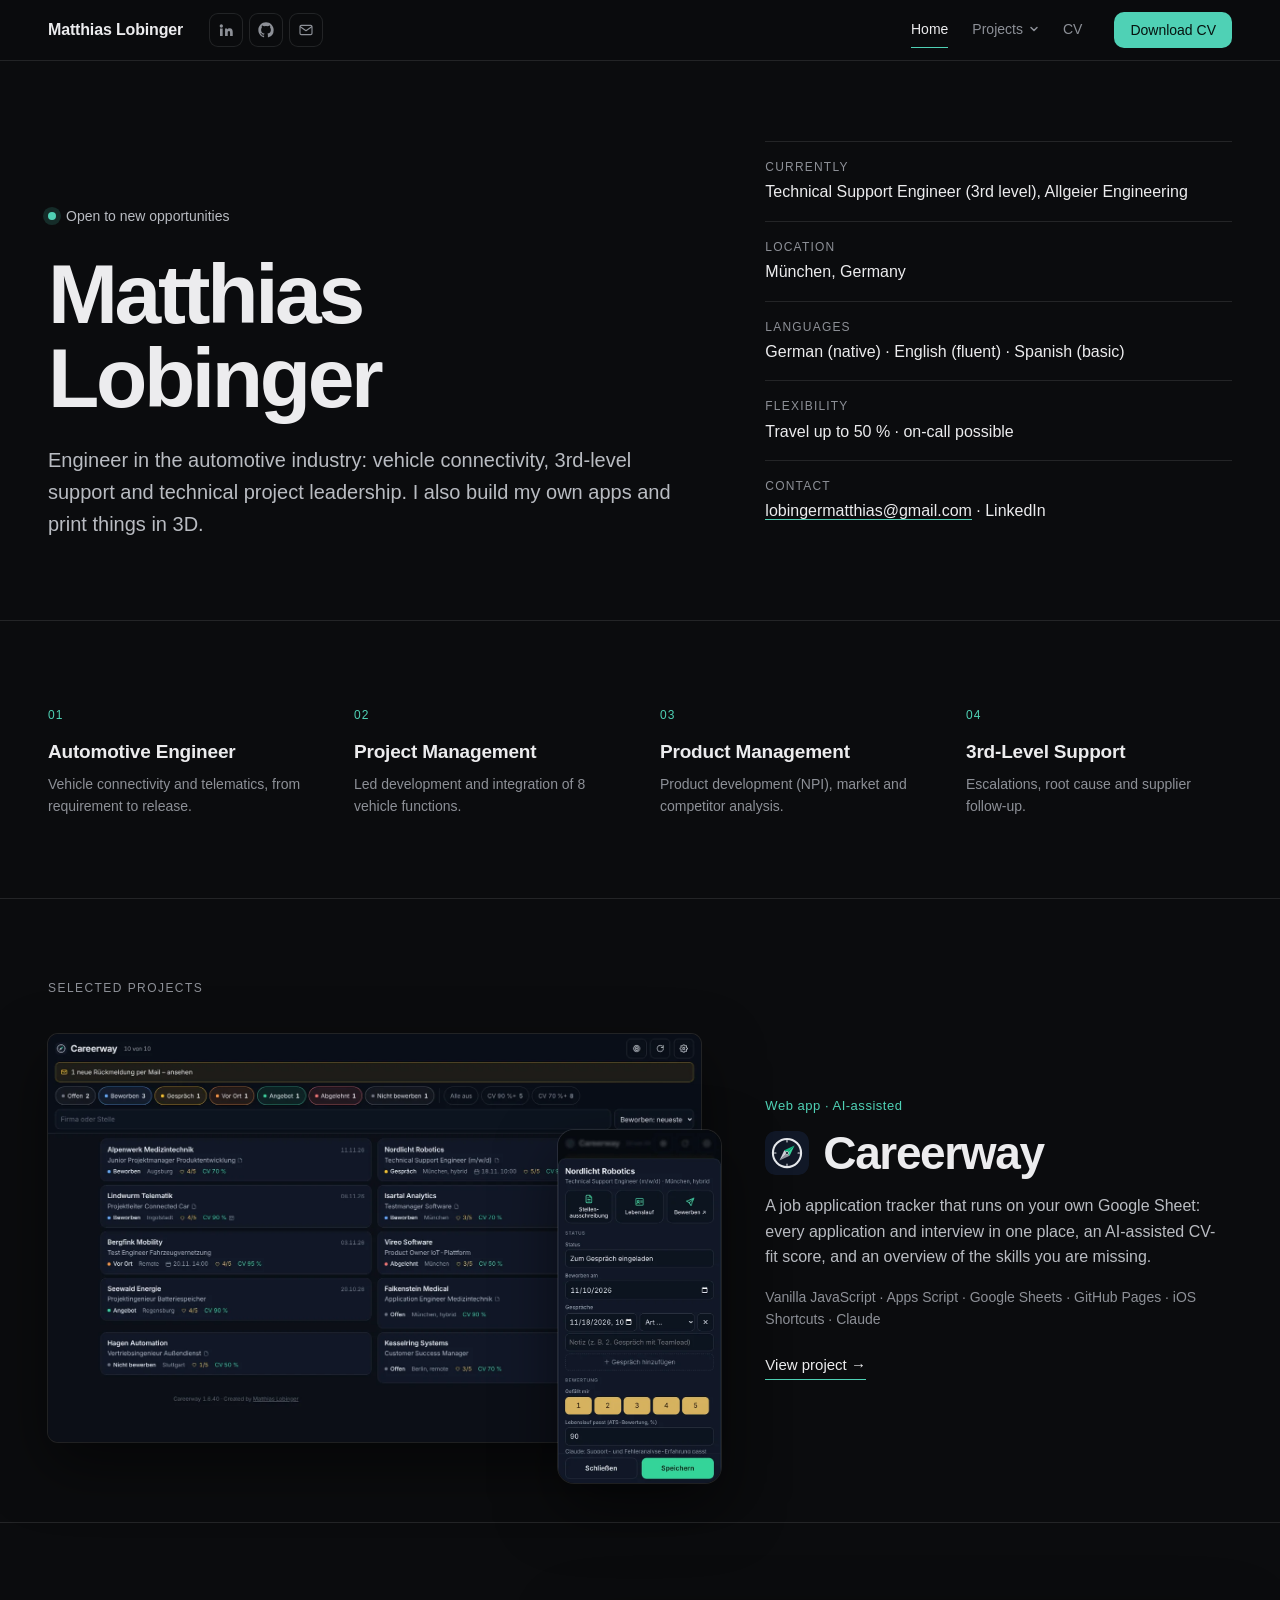
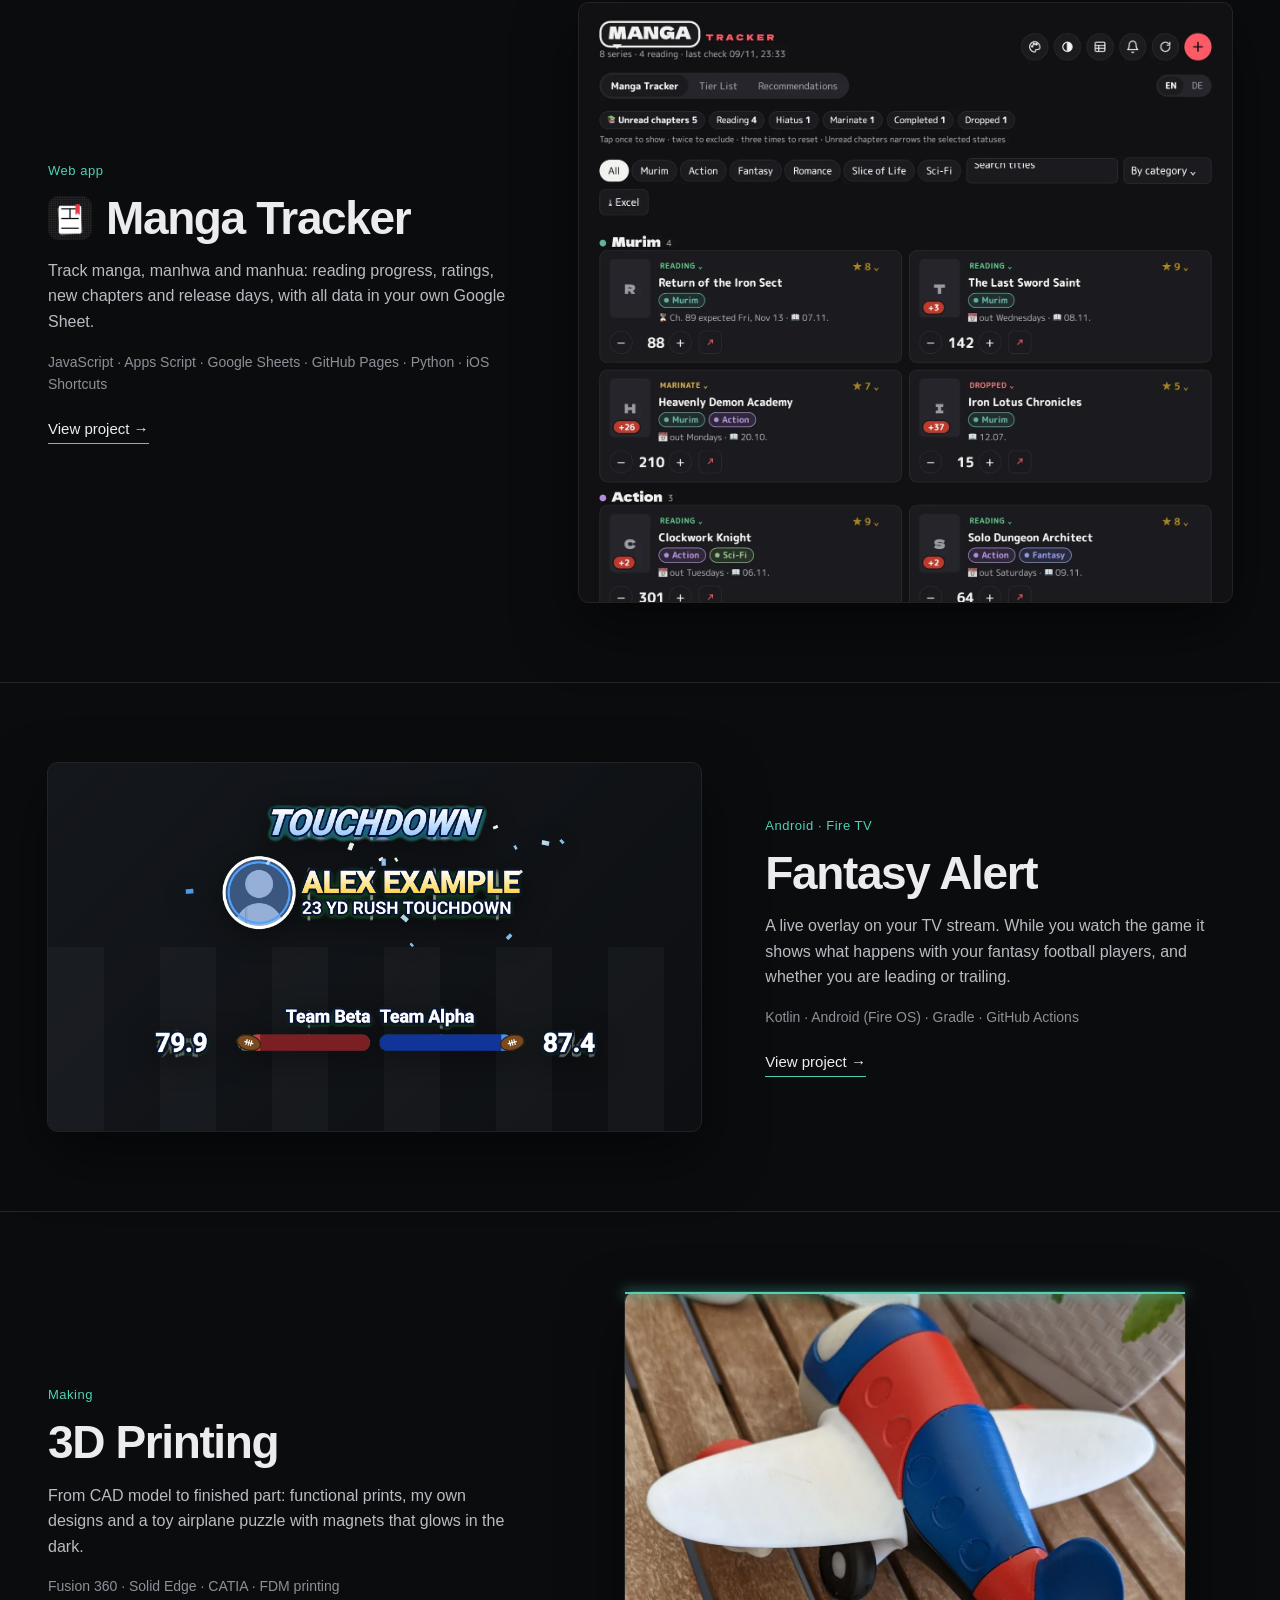
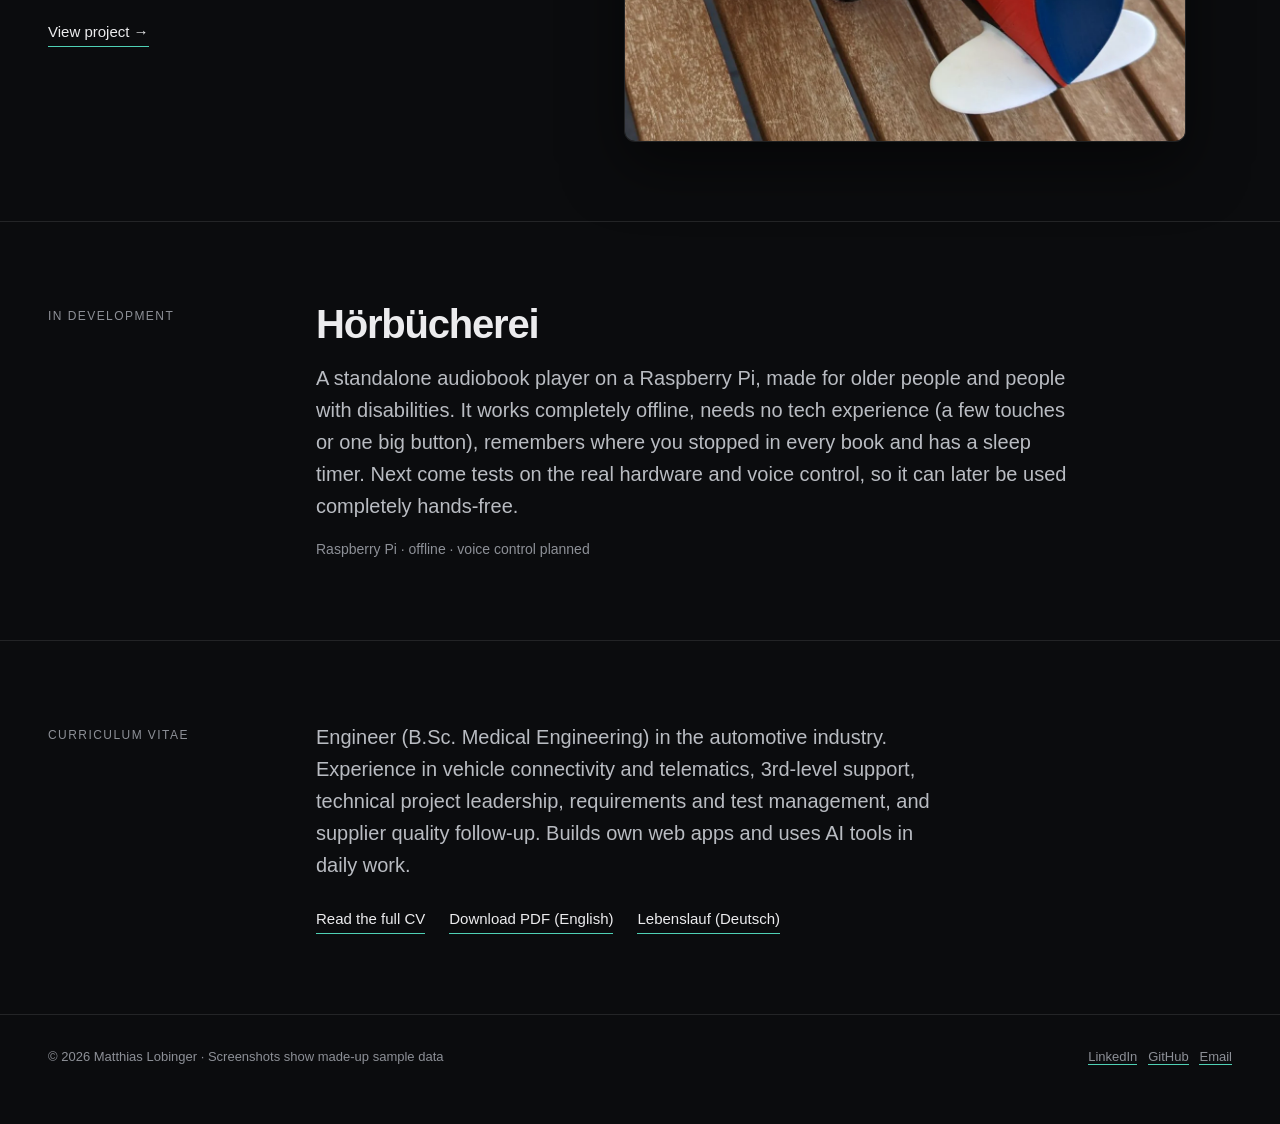
==== index.html @ 7d9b82ba "Publish personal website Static site: home, projects, CV. Only finished files (HTML, CSS, JS, images" ====
<!doctype html>
<html lang="en"><head><meta charset="utf-8"><meta name="viewport" content="width=device-width, initial-scale=1, viewport-fit=cover">
<title>Matthias Lobinger — Engineer, projects, CV</title><meta name="description" content="Engineer in the automotive industry: vehicle connectivity, 3rd-level support, project leadership. Software projects, 3D printing and CV."><meta name="theme-color" content="#0b0c0e">
<script>document.documentElement.classList.add('js')</script><link rel="stylesheet" href="assets/site.css"></head>
<body><div class="progress" aria-hidden="true"></div><header><div class="wrap"><a class="brand" href="index.html">Matthias Lobinger</a><div class="contact"><a href="https://www.linkedin.com/in/matthias-lobinger" aria-label="LinkedIn" title="LinkedIn"><svg viewBox="0 0 24 24" aria-hidden="true"><path d="M4.98 3.5a2.5 2.5 0 1 1 0 5 2.5 2.5 0 0 1 0-5zM3 9.75h4V21H3V9.75zm6.75 0h3.8v1.54h.05c.53-1 1.82-2.05 3.75-2.05 4 0 4.75 2.63 4.75 6.05V21h-4v-4.9c0-1.17-.02-2.67-1.63-2.67-1.63 0-1.88 1.27-1.88 2.59V21h-4V9.75z"/></svg></a><a href="https://github.com/lobi1994" aria-label="GitHub" title="GitHub"><svg viewBox="0 0 24 24" aria-hidden="true"><path d="M12 .5C5.65.5.5 5.65.5 12c0 5.08 3.29 9.39 7.86 10.91.58.1.79-.25.79-.56v-2c-3.2.7-3.87-1.37-3.87-1.37-.52-1.33-1.28-1.69-1.28-1.69-1.05-.72.08-.7.08-.7 1.15.08 1.76 1.19 1.76 1.19 1.03 1.76 2.69 1.25 3.35.96.1-.75.4-1.25.73-1.54-2.55-.29-5.24-1.28-5.24-5.69 0-1.26.45-2.28 1.18-3.08-.12-.29-.51-1.46.11-3.05 0 0 .96-.31 3.15 1.18a10.9 10.9 0 0 1 5.74 0c2.19-1.49 3.15-1.18 3.15-1.18.62 1.59.23 2.76.11 3.05.74.8 1.18 1.82 1.18 3.08 0 4.42-2.69 5.39-5.25 5.68.41.36.78 1.06.78 2.14v3.17c0 .31.21.67.8.56A11.51 11.51 0 0 0 23.5 12C23.5 5.65 18.35.5 12 .5z"/></svg></a><a class="mail" data-u="lobingermatthias" data-d="gmail.com" href="#" aria-label="Email" title="Email"><svg class="stroke" viewBox="0 0 24 24" aria-hidden="true"><rect x="3" y="5" width="18" height="14" rx="2"/><path d="m3.5 7 8.5 6 8.5-6"/></svg></a></div><nav aria-label="Main">
<a href="index.html" aria-current="page">Home</a>
<div class="dd"><button type="button" class="ddbtn" aria-expanded="false" aria-controls="ddmenu">Projects<svg class="car" width="10" height="10" viewBox="0 0 10 10" aria-hidden="true"><path d="M2 3.5 5 6.5 8 3.5" fill="none" stroke="currentColor" stroke-width="1.5" stroke-linecap="round" stroke-linejoin="round"/></svg></button>
<div class="ddmenu" id="ddmenu" hidden><a class="all" href="index.html#projects">All projects</a><a href="careerway.html"><b>Careerway</b><span>Web app · AI-assisted</span></a><a href="manga-tracker.html"><b>Manga Tracker</b><span>Web app</span></a><a href="fantasy-alert.html"><b>Fantasy Alert</b><span>Android · Fire TV</span></a><a href="3d-printing.html"><b>3D Printing</b><span>Making</span></a></div></div>
<a href="cv.html">CV</a></nav><a class="btn pri" href="assets/cv-en.pdf" download="Matthias_Lobinger_CV.pdf">Download CV</a></div></header><main>
<section class="band first"><div class="wrap hero">
  <div><div class="status rv"><i></i>Open to new opportunities</div>
    <h1 class="rv" style="--d:1">Matthias<br>Lobinger</h1>
    <p class="lead rv" style="--d:2">Engineer in the automotive industry: vehicle connectivity, 3rd-level support and technical project leadership. I also build my own apps and print things in 3D.</p></div>
  <dl class="facts rv" style="--d:3">
    <div><dt>Currently</dt><dd>Technical Support Engineer (3rd level), Allgeier Engineering</dd></div>
    <div><dt>Location</dt><dd>München, Germany</dd></div>
    <div><dt>Languages</dt><dd>German (native) · English (fluent) · Spanish (basic)</dd></div>
    <div><dt>Flexibility</dt><dd>Travel up to 50 % · on-call possible</dd></div>
    <div><dt>Contact</dt><dd><a class="mail show" data-u="lobingermatthias" data-d="gmail.com" href="#">Email</a> · <a href="https://www.linkedin.com/in/matthias-lobinger">LinkedIn</a></dd></div>
  </dl>
</div></section>
<section class="band"><div class="wrap roles">
  <div class="role rv"><small>01</small><h3>Automotive Engineer</h3><p>Vehicle connectivity and telematics, from requirement to release.</p></div>
  <div class="role rv" style="--d:1"><small>02</small><h3>Project Management</h3><p>Led development and integration of 8 vehicle functions.</p></div>
  <div class="role rv" style="--d:2"><small>03</small><h3>Product Management</h3><p>Product development (NPI), market and competitor analysis.</p></div>
  <div class="role rv" style="--d:3"><small>04</small><h3>3rd-Level Support</h3><p>Escalations, root cause and supplier follow-up.</p></div>
</div></section>
<section class="band projband" id="projects"><div class="wrap">
  <div class="label rv" style="margin-bottom:36px">Selected projects</div>
  <div class="pb"><div class="vis rv"><div class="pair"><img class="shot" src="assets/careerway-desktop.webp" style="view-transition-name:vt-careerway" width="1400" height="875" alt="Careerway application list on desktop, with sample data"><img class="shot phone" src="assets/careerway-phone.webp" width="420" height="909" alt="Careerway application detail on a phone"></div></div>
  <div class="rv" style="--d:1"><div class="kick">Web app · AI-assisted</div><div class="ttl"><img src="assets/careerway-logo.svg" alt=""><h2>Careerway</h2></div><p>A job application tracker that runs on your own Google Sheet: every application and interview in one place, an AI-assisted CV-fit score, and an overview of the skills you are missing.</p><div class="stackline">Vanilla JavaScript · Apps Script · Google Sheets · GitHub Pages · iOS Shortcuts · Claude</div>
  <div class="links"><a class="stretch" href="careerway.html">View project →</a></div></div></div>
</div></section><section class="band projband"><div class="wrap">
  
  <div class="pb flip"><div class="vis rv"><img class="shot" src="assets/manga-demo.webp" style="view-transition-name:vt-manga" width="1500" height="1375" alt="Manga Tracker showing a reading list, with sample data"></div>
  <div class="rv" style="--d:1"><div class="kick">Web app</div><div class="ttl"><img src="assets/manga-logo.png" alt=""><h2>Manga Tracker</h2></div><p>Track manga, manhwa and manhua: reading progress, ratings, new chapters and release days, with all data in your own Google Sheet.</p><div class="stackline">JavaScript · Apps Script · Google Sheets · GitHub Pages · Python · iOS Shortcuts</div>
  <div class="links"><a class="stretch" href="manga-tracker.html">View project →</a></div></div></div>
</div></section><section class="band projband"><div class="wrap">
  
  <div class="pb"><div class="vis rv"><div class="tv" style="view-transition-name:vt-fantasy"><div class="field"></div><img src="assets/fa-touchdown.webp" width="1287" height="488" alt="Touchdown alert with player portrait" style="left:50%;top:11%;width:58%;transform:translateX(-50%)" loading="lazy"><img src="assets/fa-matchup.webp" width="1433" height="168" alt="Matchup bar: two teams and their scores" style="left:50%;top:66%;width:68%;transform:translateX(-50%)" loading="lazy"></div></div>
  <div class="rv" style="--d:1"><div class="kick">Android · Fire TV</div><div class="ttl"><h2>Fantasy Alert</h2></div><p>A live overlay on your TV stream. While you watch the game it shows what happens with your fantasy football players, and whether you are leading or trailing.</p><div class="stackline">Kotlin · Android (Fire OS) · Gradle · GitHub Actions</div>
  <div class="links"><a class="stretch" href="fantasy-alert.html">View project →</a></div></div></div>
</div></section><section class="band projband"><div class="wrap">
  
  <div class="pb flip"><div class="vis rv"><div class="printbox plane"><div class="print-wrap"><img class="shot" src="assets/plane-hero.webp" width="1160" height="930" alt="The 3D-printed toy airplane"></div><div class="nozzle"></div></div></div>
  <div class="rv" style="--d:1"><div class="kick">Making</div><div class="ttl"><h2>3D Printing</h2></div><p>From CAD model to finished part: functional prints, my own designs and a toy airplane puzzle with magnets that glows in the dark.</p><div class="stackline">Fusion 360 · Solid Edge · CATIA · FDM printing</div>
  <div class="links"><a class="stretch" href="3d-printing.html">View project →</a></div></div></div>
</div></section>
<section class="band" id="in-development"><div class="wrap split">
  <div class="side"><span class="label">In development</span></div>
  <div class="rv"><h2 class="indev">Hörbücherei</h2>
    <p class="lead" style="max-width:760px">A standalone audiobook player on a Raspberry Pi, made for older people and people with disabilities. It works completely offline, needs no tech experience (a few touches or one big button), remembers where you stopped in every book and has a sleep timer. Next come tests on the real hardware and voice control, so it can later be used completely hands-free.</p>
    <div class="stackline">Raspberry Pi · offline · voice control planned</div></div>
</div></section>
<section class="band"><div class="wrap split">
  <div class="side"><span class="label">Curriculum vitae</span></div>
  <div class="rv"><p class="lead">Engineer (B.Sc. Medical Engineering) in the automotive industry. Experience in vehicle connectivity and telematics, 3rd-level support, technical project leadership, requirements and test management, and supplier quality follow-up. Builds own web apps and uses AI tools in daily work.</p>
    <div class="links"><a href="cv.html">Read the full CV</a><a href="assets/cv-en.pdf" download="Matthias_Lobinger_CV_EN.pdf">Download PDF (English)</a><a href="assets/cv-de.pdf" download="Matthias_Lobinger_Lebenslauf_DE.pdf">Lebenslauf (Deutsch)</a></div></div>
</div></section></main><footer><div class="wrap"><span>© 2026 Matthias Lobinger · Screenshots show made-up sample data</span><span><a href="https://www.linkedin.com/in/matthias-lobinger">LinkedIn</a> &nbsp; <a href="https://github.com/lobi1994">GitHub</a> &nbsp; <a class="mail" data-u="lobingermatthias" data-d="gmail.com" href="#">Email</a><noscript> lobingermatthias [at] gmail [dot] com</noscript></span></div></footer><script src="assets/site.js"></script></body></html>
---- assets/site.css ----
/* Layout: full-width bands separated by hairlines, no boxes. One accent color. */
:root{
  --accent:#4fd1b5;          /* the one highlight color: change it here */
  --bg:#0b0c0e;--fg:#ececee;--soft:#b9bcc2;--mute:#8d9097;--line:rgba(255,255,255,.1);--wash:rgba(255,255,255,.04);
  color-scheme:dark;
}
@view-transition{navigation:auto}
*{box-sizing:border-box;margin:0}
html{scroll-behavior:smooth;scroll-padding-top:84px}
body{background:var(--bg);color:var(--fg);font:16px/1.6 -apple-system,BlinkMacSystemFont,"Segoe UI",Inter,Roboto,sans-serif;-webkit-font-smoothing:antialiased}
body::before{content:"";position:fixed;inset:0 0 auto;height:env(safe-area-inset-top,0px);z-index:40;background:var(--bg)}
a{color:inherit;text-decoration:none}
img{max-width:100%}
button{font:inherit;color:inherit}
:focus-visible{outline:2px solid var(--accent);outline-offset:3px;border-radius:4px}
.wrap{max-width:1120px;margin:0 auto;padding-inline:max(24px,env(safe-area-inset-left,0px)) max(24px,env(safe-area-inset-right,0px))}
h1,h2,h3{text-wrap:balance}

/* page transitions (cross-document view transitions, progressive) */
header{view-transition-name:site-header}
::view-transition-old(root),::view-transition-new(root){animation-duration:220ms;animation-timing-function:cubic-bezier(.23,1,.32,1)}
@media (prefers-reduced-motion:reduce){@view-transition{navigation:none}}

/* phase in */
.js .rv{opacity:0;transform:translateY(14px);transition:opacity 480ms cubic-bezier(.23,1,.32,1),transform 480ms cubic-bezier(.23,1,.32,1);transition-delay:calc(var(--d,0)*70ms)}
.js .rv.in{opacity:1;transform:none}
@media (prefers-reduced-motion:reduce){.js .rv{opacity:1;transform:none;transition:none}html{scroll-behavior:auto}}

/* header */
header{position:sticky;top:env(safe-area-inset-top,0px);z-index:30;background:rgba(11,12,14,.8);backdrop-filter:blur(14px);-webkit-backdrop-filter:blur(14px);border-bottom:1px solid var(--line)}
header .wrap{display:flex;align-items:center;gap:8px;height:60px}
.brand{font-weight:600;letter-spacing:-.01em;margin-right:auto}
nav{display:flex}
nav a{font-size:14px;color:var(--mute);padding:6px 0;margin-left:24px;border-bottom:1px solid transparent;transition:color 150ms ease-out,border-color 150ms ease-out}
nav a[aria-current="page"]{color:var(--fg);border-color:var(--accent)}
@media (hover:hover){nav a:hover{color:var(--fg)}}
.btn{display:inline-flex;align-items:center;gap:8px;height:40px;padding:0 16px;border-radius:10px;font-size:14px;font-weight:500;transition:transform 160ms cubic-bezier(.23,1,.32,1)}
.btn:active{transform:scale(.97)}
.btn.pri{background:var(--accent);color:#06130f}
.btn.sec{box-shadow:0 0 0 1px var(--line) inset}
header .btn{height:36px;margin-left:24px}
.progress{position:fixed;top:env(safe-area-inset-top,0px);left:0;right:0;height:2px;z-index:50;background:var(--accent);transform-origin:0 50%;transform:scaleX(0)}

/* bands + flashlight (glow and a lit hairline follow the mouse) */
.band{position:relative;border-top:1px solid var(--line);padding:80px 0}
.band.first{border-top:0}
.band::before{content:"";position:absolute;inset:0;pointer-events:none;opacity:0;transition:opacity 260ms ease-out;background:radial-gradient(520px circle at var(--mx,50%) var(--my,50%),rgba(79,209,181,.07),transparent 65%)}
.band::after{content:"";position:absolute;left:0;right:0;top:-1px;height:1px;pointer-events:none;opacity:0;transition:opacity 260ms ease-out;background:radial-gradient(300px circle at var(--mx,50%) 50%,var(--accent),transparent 70%)}
@media (hover:hover) and (pointer:fine){.band:hover::before,.band:hover::after{opacity:1}}
.band>.wrap{position:relative}

.kick{font-size:13px;color:var(--accent);letter-spacing:.04em}
.label{font-size:12px;letter-spacing:.12em;text-transform:uppercase;color:var(--mute)}
.lead{font-size:clamp(17px,2vw,20px);color:var(--soft);max-width:640px}
.more{font-size:15px;font-weight:500;border-bottom:1px solid var(--accent);padding-bottom:2px;transition:color 150ms ease-out}
@media (hover:hover){.more:hover{color:var(--accent)}}
.links{display:flex;gap:24px;flex-wrap:wrap;font-size:15px;font-weight:500;margin-top:26px}
.links a{border-bottom:1px solid var(--accent);padding-bottom:2px;transition:color 150ms ease-out}
@media (hover:hover){.links a:hover{color:var(--accent)}}
.links span{color:var(--mute);font-weight:400}
.status{display:inline-flex;align-items:center;gap:10px;font-size:14px;color:var(--soft)}
.status i{width:8px;height:8px;border-radius:50%;background:var(--accent);box-shadow:0 0 0 5px rgba(79,209,181,.16)}

/* home hero */
.hero{display:grid;grid-template-columns:1.4fr 1fr;gap:64px;align-items:end}
h1{font-size:clamp(42px,7vw,84px);line-height:1;letter-spacing:-.04em;font-weight:600;margin-top:24px}
.hero .lead{margin-top:24px}
.facts{display:grid}
.facts div{padding:16px 0;border-top:1px solid var(--line)}
.facts dt{font-size:12px;letter-spacing:.1em;text-transform:uppercase;color:var(--mute)}
.facts dd{margin-top:2px}
.roles{display:grid;grid-template-columns:repeat(4,1fr);gap:40px}
.role small{font-size:12px;color:var(--accent);letter-spacing:.08em}
.role h3{font-size:19px;font-weight:600;letter-spacing:-.01em;margin:10px 0 6px}
.role p{font-size:14px;color:var(--mute)}

/* list rows (home) */
.bandhead{display:flex;justify-content:space-between;align-items:baseline;gap:16px;margin-bottom:28px}
.row{display:grid;grid-template-columns:200px 1fr auto;gap:32px;align-items:center;padding:24px 0;border-top:1px solid var(--line);transition:padding 220ms cubic-bezier(.23,1,.32,1)}
@media (hover:hover){a.row:hover{padding-left:10px}a.row:hover .arrow{color:var(--accent);transform:translateX(4px)}}
.row h3{font-size:clamp(22px,2.6vw,30px);letter-spacing:-.02em;font-weight:600;line-height:1.15}
.row p{color:var(--mute);font-size:15px;margin-top:4px}
.arrow{font-size:22px;color:var(--mute);transition:transform 200ms cubic-bezier(.23,1,.32,1),color 150ms ease-out}
.thumb{aspect-ratio:16/10;border-radius:8px;overflow:hidden;background:var(--wash);box-shadow:0 0 0 1px var(--line);display:grid;place-items:center}
.thumb img{width:100%;height:100%;object-fit:cover;object-position:top left;display:block}

/* project banners (projects page) */
.pb{display:grid;grid-template-columns:7fr 5fr;gap:64px;align-items:center}
.pb.flip .vis{order:2}.pb.flip{grid-template-columns:5fr 7fr}
.pb h2{font-size:clamp(30px,3.8vw,46px);line-height:1.05;letter-spacing:-.03em;font-weight:600;margin:10px 0 16px}
.ttl{display:flex;align-items:center;gap:14px;margin:12px 0 16px}
.ttl h2{margin:0}.ttl img{width:44px;height:44px;border-radius:11px;flex:none}
.pb p{color:var(--soft);max-width:460px}
.stackline{margin-top:16px;font-size:14px;color:var(--mute)}
.shot{display:block;width:100%;height:auto;border-radius:10px;box-shadow:0 0 0 1px var(--line),0 24px 60px rgba(0,0,0,.5)}
.pair{position:relative}
.pair .phone{position:absolute;right:-3%;bottom:-10%;width:25%;border-radius:16px}
.vis{min-width:0}

/* TV illustration */
.tv{width:100%;aspect-ratio:16/9;border-radius:10px;background:linear-gradient(135deg,#14171c,#0d0f12);box-shadow:0 0 0 1px var(--line),0 24px 60px rgba(0,0,0,.5);position:relative;overflow:hidden}
.tv .field{position:absolute;inset:auto 0 0 0;height:50%;background:repeating-linear-gradient(90deg,rgba(255,255,255,.03) 0 56px,transparent 56px 112px)}
.tv .fa{position:absolute;top:6%;right:4%;font-size:10px;font-weight:700;letter-spacing:.08em;padding:3px 7px;border-radius:5px;border:1px solid var(--accent);color:var(--accent)}
.tv .alerts{position:absolute;left:4%;top:8%;display:grid;gap:6px}
.alert{padding:7px 12px;border-radius:7px;background:rgba(0,0,0,.6);border-left:3px solid var(--accent)}
.alert b{display:block;font-size:clamp(10px,1.7vw,17px);letter-spacing:.06em}
.alert span{font-size:clamp(9px,1.2vw,12px);color:var(--mute)}
.alert:nth-child(2){opacity:.8;border-color:rgba(255,255,255,.35)}.alert:nth-child(3){opacity:.6;border-color:rgba(255,255,255,.35)}
.thumb .tv{box-shadow:none;border-radius:0}.thumb .alerts{gap:3px;top:10%}.thumb .alert{padding:3px 7px}.thumb .alert span{display:none}

/* 3D print */
.printbox{position:relative;width:240px;height:300px;margin:0 auto}
.print-wrap{position:relative;width:200px;height:260px;margin:0 auto;z-index:1}
.nozzle{position:absolute;left:20px;right:20px;top:0;height:2px;background:var(--accent);box-shadow:0 0 12px 2px rgba(79,209,181,.5);z-index:2;display:none}
.plate{position:absolute;bottom:24px;left:10px;right:10px;height:8px;border-radius:3px;background:rgba(255,255,255,.1)}
.thumb svg{height:88%;width:auto}

/* sub pages */
.pagehead h1{font-size:clamp(38px,6vw,68px);margin-top:12px}
.pagehead .lead{margin-top:22px}
.back{font-size:14px;color:var(--mute);display:inline-block;margin-bottom:28px;transition:color 150ms ease-out}
@media (hover:hover){.back:hover{color:var(--accent)}}
.split{display:grid;grid-template-columns:220px 1fr;gap:48px}
.split .side{position:sticky;top:100px;align-self:start}
.list{display:grid;gap:0;list-style:none;padding:0}
.list li{padding:14px 0;border-top:1px solid var(--line);color:var(--soft)}
.list li:first-child{border-top:0;padding-top:0}
.list b{color:var(--fg);font-weight:600}
.prose{color:var(--soft);max-width:680px}
.flow{display:grid;gap:0}
.flow div{display:grid;grid-template-columns:44px 1fr;gap:16px;padding:14px 0;border-top:1px solid var(--line);color:var(--soft)}
.flow div:first-child{border-top:0;padding-top:0}
.flow i{font-style:normal;color:var(--accent);font-size:13px;letter-spacing:.06em;padding-top:2px}
.gallery{display:grid;grid-template-columns:repeat(4,1fr);gap:24px;align-items:start}
.gallery figure{display:grid;gap:10px}.gallery figcaption{font-size:13px;color:var(--mute)}
.gallery .shot{border-radius:16px}
.widehero .shot{border-radius:12px}
.nextproj{display:flex;justify-content:space-between;gap:24px;flex-wrap:wrap;align-items:baseline}
.nextproj h2{font-size:clamp(26px,3.4vw,40px);letter-spacing:-.03em;font-weight:600}

/* CV page */
.cvrow{display:grid;grid-template-columns:200px 1fr;gap:40px;padding:28px 0;border-top:1px solid var(--line);transition:opacity 220ms ease-out}
.cvrow:first-child{border-top:0;padding-top:0}
.cvrow .d{font-size:13px;color:var(--accent);letter-spacing:.03em;padding-top:3px}
.cvrow h3{font-size:19px;font-weight:600;letter-spacing:-.01em}
.cvrow .c{font-size:14px;color:var(--mute);margin-top:2px}
.cvrow ul{margin-top:12px;padding-left:18px;color:var(--soft);display:grid;gap:6px}
.cvrow mark{background:none;color:var(--fg);border-bottom:1px solid rgba(79,209,181,.6)}
.cvrow a.pl{color:var(--accent);border-bottom:1px solid rgba(79,209,181,.5)}
.chips{display:flex;flex-wrap:wrap;gap:8px}
.chip{font-size:14px;padding:5px 12px;border-radius:999px;color:var(--soft);box-shadow:0 0 0 1px var(--line) inset;background:none;border:0;cursor:default}
.chip.core{color:var(--fg);box-shadow:0 0 0 1px rgba(79,209,181,.35) inset}
.chip.basic{color:var(--mute)}
button.chip{cursor:pointer;transition:background 150ms ease-out,box-shadow 150ms ease-out,transform 160ms cubic-bezier(.23,1,.32,1)}
button.chip:active{transform:scale(.97)}
@media (hover:hover){button.chip:hover{box-shadow:0 0 0 1px var(--accent) inset}}
button.chip[aria-pressed="true"]{background:var(--accent);color:#06130f;box-shadow:0 0 0 1px var(--accent) inset}
.hint{font-size:14px;color:var(--mute);margin-bottom:18px}
.sub{font-size:13px;color:var(--mute);margin:26px 0 12px}
.lang{display:grid;gap:10px;color:var(--soft)}
.lang b{color:var(--fg);font-weight:600}
.dim{opacity:.28}

footer{border-top:1px solid var(--line);padding:32px 0 56px;color:var(--mute);font-size:13px}
footer .wrap{display:flex;justify-content:space-between;gap:16px;flex-wrap:wrap}
footer a{border-bottom:1px solid var(--accent)}

@media (max-width:900px){
  .band{padding:56px 0}
  .hero{grid-template-columns:1fr;gap:40px}
  .roles{grid-template-columns:repeat(2,1fr);gap:32px 24px}
  .row{grid-template-columns:120px 1fr;gap:18px}.row .arrow{display:none}
  .pb,.pb.flip{grid-template-columns:1fr;gap:32px}.pb.flip .vis{order:0}
  .split,.cvrow{grid-template-columns:1fr;gap:12px}.split .side{position:static;margin-bottom:8px}
  .gallery{grid-template-columns:repeat(2,1fr)}
  .pair .phone{right:2%;bottom:-6%}
}
@media (max-width:640px){
  header .btn{display:none}nav a{margin-left:16px}
}
@media (max-width:480px){.roles{grid-template-columns:1fr}.row{grid-template-columns:96px 1fr}}

/* scroll-driven extras (progressive; content is visible without them) */
@supports (animation-timeline: view()){
  .print-wrap{animation:printUp linear both;animation-timeline:view();animation-range:entry 10% cover 50%}
  @keyframes printUp{from{clip-path:inset(100% 0 0 0)}to{clip-path:inset(0 0 0 0)}}
  .nozzle{display:block;animation:nozzle linear both;animation-timeline:view();animation-range:entry 10% cover 50%}
  @keyframes nozzle{0%{opacity:1;transform:translateY(250px)}94%{opacity:1}100%{opacity:0;transform:translateY(0)}}
}
@supports (animation-timeline: scroll()){
  .progress{animation:prog linear both;animation-timeline:scroll(root)}
  @keyframes prog{to{transform:scaleX(1)}}
}
@media (prefers-reduced-motion:reduce){.print-wrap,.nozzle,.progress{animation:none!important}.print-wrap{clip-path:none}.nozzle,.progress{display:none!important}}

/* ---- home project banners: the whole banner is one link ---- */
.stretch::after{content:"";position:absolute;inset:0;z-index:2}
.projband .vis .shot,.projband .vis .tv,.projband .printbox{transition:transform 320ms cubic-bezier(.23,1,.32,1)}
@media (hover:hover) and (pointer:fine){.projband:hover .vis .shot,.projband:hover .vis .tv,.projband:hover .printbox{transform:scale(1.015)}.projband:hover .stretch{color:var(--accent)}}
.projband .links{margin-top:22px}

/* ---- project pages ---- */
.pfacts{display:grid;grid-template-columns:repeat(4,1fr);gap:24px;margin-top:40px}
.pfacts div{border-top:1px solid var(--line);padding-top:14px}
.pfacts dt{font-size:12px;letter-spacing:.1em;text-transform:uppercase;color:var(--mute)}
.pfacts dd{margin-top:2px;font-size:15px}
.toc{display:flex;flex-wrap:wrap;gap:8px 26px;margin-top:32px;font-size:14px;color:var(--mute)}
.toc a{transition:color 150ms ease-out}
@media (hover:hover){.toc a:hover{color:var(--accent)}}
.widehero{display:grid;justify-items:center}
.widehero .shot{max-width:100%}
.widehero>.pair,.widehero>.tv{width:min(100%,900px)}
.widehero>.shot{width:min(100%,900px)}
.widehero>.printbox{margin-inline:auto}
.prose+.prose{margin-top:14px}
.prose+.sh,.list+.sh,.tbl+.sh,.flow+.sh,.acc+.sh,.feat+.sh{margin-top:36px}
h3.sh{font-size:12px;letter-spacing:.1em;text-transform:uppercase;color:var(--mute);font-weight:600;margin:0 0 14px}
.prose+.list,.prose+.tbl,.prose+.flow,.prose+.acc{margin-top:22px}
.list+.prose{margin-top:22px}
.tbl{display:grid;font-size:15px}
.tbl .tr{display:grid;grid-template-columns:var(--cols);gap:24px;padding:12px 0;border-top:1px solid var(--line);color:var(--soft)}
.tbl .tr:first-child{border-top:0;padding-top:0}
.tbl .th{font-size:12px;letter-spacing:.08em;text-transform:uppercase;color:var(--mute)}
.tbl .k{color:var(--accent);font-size:13px}
.tbl b{color:var(--fg);font-weight:600}
.feat{padding:26px 0;border-top:1px solid var(--line)}
.feat:first-child{border-top:0;padding-top:0}
.feat.hasfig{display:grid;grid-template-columns:1fr 200px;gap:32px;align-items:start}
.feat h4{font-size:18px;font-weight:600;letter-spacing:-.01em;margin-bottom:6px}
.feat p{color:var(--soft);max-width:640px}
.feat figure{display:grid;gap:8px}.feat figcaption,.wfig figcaption{font-size:13px;color:var(--mute)}
.feat .shot{border-radius:14px}
.wfig{display:grid;gap:10px;padding:26px 0;border-top:1px solid var(--line)}
.wfig .shot{max-width:760px}
pre.diagram{overflow-x:auto;font:13px/1.5 ui-monospace,SFMono-Regular,Menlo,Consolas,monospace;color:var(--soft);border-left:2px solid var(--line);padding:4px 0 4px 20px;margin:0 0 8px;max-width:100%}
.acc details{border-top:1px solid var(--line)}
.acc details:last-child{border-bottom:1px solid var(--line)}
.acc summary{cursor:pointer;list-style:none;padding:16px 0;font-weight:600;display:flex;justify-content:space-between;gap:16px;transition:color 150ms ease-out}
.acc summary::-webkit-details-marker{display:none}
.acc summary::after{content:"+";color:var(--accent);font-weight:400;font-size:20px;line-height:1}
.acc details[open] summary::after{content:"−"}
@media (hover:hover){.acc summary:hover{color:var(--accent)}}
.kv{display:grid;gap:10px;padding:0 0 20px}
.kv div{display:grid;grid-template-columns:110px 1fr;gap:16px;color:var(--soft)}
.kv dt{font-size:12px;letter-spacing:.08em;text-transform:uppercase;color:var(--accent);padding-top:3px}
.kv dd{max-width:640px}
.flow b,.list b{color:var(--fg)}
@media (max-width:900px){
  .pfacts{grid-template-columns:repeat(2,1fr)}
  .feat.hasfig{grid-template-columns:1fr 130px;gap:20px}
  .tbl .tr{grid-template-columns:1fr;gap:4px}.tbl .th{display:none}
  .kv div{grid-template-columns:1fr;gap:2px}
}

/* grid children may shrink, so long code lines and tables scroll inside their own box */
.split>*,.pb>*,.cvrow>*,.feat>*{min-width:0}
nav.toc a{margin:0;padding:0;border:0}

/* =========================================================
   v6: dropdown, consistent project pages, wide CV layout
   ========================================================= */
.wrap{max-width:1280px}
.wrap.wide{max-width:1360px}

/* Projects dropdown */
.dd{position:relative;display:flex}
.ddbtn{background:none;border:0;cursor:pointer;display:flex;align-items:center;gap:6px;font-size:14px;color:var(--mute);padding:6px 0;margin-left:24px;border-bottom:1px solid transparent;transition:color 150ms ease-out,border-color 150ms ease-out}
.ddbtn[aria-current="page"],.ddbtn[aria-expanded="true"]{color:var(--fg)}
.ddbtn[aria-current="page"]{border-color:var(--accent)}
.car{transition:transform 200ms cubic-bezier(.23,1,.32,1)}
.ddbtn[aria-expanded="true"] .car{transform:rotate(180deg)}
.ddmenu{position:absolute;top:calc(100% + 10px);left:0;min-width:280px;padding:8px;border-radius:14px;background:rgba(17,18,21,.97);box-shadow:0 0 0 1px var(--line) inset,0 24px 60px rgba(0,0,0,.6);transform-origin:top left;z-index:60;animation:ddin 160ms cubic-bezier(.23,1,.32,1)}
.ddmenu::before{content:"";position:absolute;left:0;right:0;top:-12px;height:12px}
@keyframes ddin{from{opacity:0;transform:translateY(-4px) scale(.98)}}
.ddmenu a{display:flex;justify-content:space-between;align-items:baseline;gap:20px;padding:10px 12px;margin:0;border:0;border-radius:8px;font-size:14px;color:var(--soft)}
.ddmenu a b{font-weight:600;color:var(--fg)}
.ddmenu a span{font-size:12px;color:var(--mute)}
.ddmenu a.all{color:var(--mute);border-bottom:1px solid var(--line);border-radius:8px 8px 0 0;margin-bottom:4px}
.ddmenu a[aria-current="page"]{background:rgba(79,209,181,.1)}
@media (hover:hover){.ddmenu a:hover{background:rgba(255,255,255,.06)}}
@media (prefers-reduced-motion:reduce){.ddmenu,.litbar{animation:none}}

/* project pages: hero with one picture, then Idea, Features, How it works, Decisions */
.phero{display:grid;grid-template-columns:minmax(0,5fr) minmax(0,6fr);gap:72px;align-items:center}
.ptext .lead{margin-top:20px}
.ptext .stackline{margin-top:20px}
.pvis{min-width:0}
.pvis>.pair,.pvis>.tv,.pvis>.shot{width:100%}
.pvis>.printbox{margin-inline:auto}
.sect{font-size:clamp(26px,3vw,36px);letter-spacing:-.025em;font-weight:600;line-height:1.1;margin-bottom:34px}
.psec{display:grid;gap:72px}
.psec.hasfig{grid-template-columns:minmax(0,1.3fr) minmax(0,1fr);align-items:start}
.psec .prose{font-size:17px;max-width:620px}
.psec .prose+.prose{margin-top:14px}
.feats{list-style:none;padding:0;display:grid}
.feats li{display:grid;gap:3px;padding:16px 0;border-top:1px solid var(--line)}
.feats li:first-child{border-top:0;padding-top:0}
.feats b{font-weight:600}
.feats span{color:var(--soft);font-size:15px;max-width:640px}
.pfigs{display:grid;gap:20px;position:sticky;top:96px}
.pfigs.n2{grid-template-columns:1fr 1fr}
.pfig{margin:0;min-width:0}
.pfig .shot{border-radius:16px}
.pfigs .pfig.wide{grid-column:1/-1}
.pfigs.n1 .pfig:not(.wide){max-width:260px}
.crop{width:100%;background-size:100% auto;background-repeat:no-repeat;border-radius:10px;box-shadow:0 0 0 1px var(--line),0 24px 60px rgba(0,0,0,.5)}
.hows{display:grid;grid-template-columns:repeat(var(--n),minmax(0,1fr));gap:0 40px}
.hows>div{border-top:1px solid var(--line);padding-top:18px}
.hows i{font-style:normal;color:var(--accent);font-size:13px;letter-spacing:.06em}
.hows h4{font-size:18px;font-weight:600;letter-spacing:-.01em;margin:8px 0 6px}
.hows p{color:var(--soft);font-size:15px}
.decs{display:grid;grid-template-columns:repeat(2,minmax(0,1fr));gap:0 72px}
.decs>div{border-top:1px solid var(--line);padding:18px 0 22px}
.decs h4{font-size:17px;font-weight:600;margin-bottom:4px}
.decs p{color:var(--soft);font-size:15px}
.wikis{display:grid;grid-template-columns:repeat(4,minmax(0,1fr));gap:0 40px;margin-top:28px}
.wikis a{display:flex;justify-content:space-between;gap:12px;padding:14px 0;border-top:1px solid var(--line);transition:color 150ms ease-out,padding 220ms cubic-bezier(.23,1,.32,1)}
.wikis i{font-style:normal;color:var(--accent)}
@media (hover:hover){.wikis a:hover{color:var(--accent);padding-left:6px}}

/* CV: experience left, skills stay in view right */
.cvtop{padding:56px 0 48px}
.cvtopgrid{display:grid;grid-template-columns:minmax(0,1fr) minmax(0,2fr) auto;gap:56px;align-items:end}
.cvtop h1{margin-top:8px;font-size:clamp(40px,5vw,64px)}
.cvtop .lead{max-width:none;font-size:17px}
.cvtop .links{margin:0;flex-direction:column;gap:10px}
.cvlayout{display:grid;grid-template-columns:minmax(0,1.5fr) minmax(340px,1fr);gap:80px;align-items:start}
.cvlayout h2.sh{font-size:12px;letter-spacing:.1em;text-transform:uppercase;color:var(--mute);font-weight:600;margin-bottom:20px}
.cvlayout .cvrow{grid-template-columns:150px 1fr;gap:28px;padding:20px 0 20px 16px;margin-left:-16px;transition:opacity 220ms ease-out,background 220ms ease-out,box-shadow 220ms ease-out}
.cvlayout h2.sh+.cvrow{border-top:0;padding-top:0}
.cvrow.hit{background:linear-gradient(90deg,rgba(79,209,181,.09),transparent 75%);box-shadow:inset 2px 0 0 var(--accent)}
.cvrow.dim{opacity:.25}
.cvside{position:sticky;top:84px;max-height:calc(100vh - 108px);overflow:auto;padding:0 12px 24px 0;scrollbar-width:thin;scrollbar-color:rgba(255,255,255,.18) transparent}
.cvside .hint{margin-bottom:20px}
.cvside .chips{gap:7px}
.cvside .chip{font-size:13px;padding:5px 11px}
.chip.soft{color:var(--soft)}
.litbar{position:fixed;left:50%;bottom:max(20px,env(safe-area-inset-bottom,0px));transform:translateX(-50%);z-index:45;display:flex;align-items:center;gap:14px;max-width:calc(100vw - 32px);padding:8px 8px 8px 18px;border-radius:999px;background:rgba(17,18,21,.95);box-shadow:0 0 0 1px var(--line) inset,0 12px 36px rgba(0,0,0,.55);font-size:14px;backdrop-filter:blur(12px);-webkit-backdrop-filter:blur(12px)}
.litbar[hidden]{display:none}
.litbar .dot{width:8px;height:8px;border-radius:50%;background:var(--accent);flex:none}
.litbar b{font-weight:600}
.litbar span{color:var(--soft)}
.litbar button{border:0;background:rgba(255,255,255,.1);border-radius:999px;padding:7px 14px;cursor:pointer;font-size:13px;transition:background 150ms ease-out}
@media (hover:hover){.litbar button:hover{background:rgba(255,255,255,.18)}}

@media (max-width:1000px){
  .phero{grid-template-columns:1fr;gap:40px}
  .psec.hasfig{grid-template-columns:1fr;gap:36px}
  .pfigs{position:static}
  .hows{grid-template-columns:repeat(2,minmax(0,1fr));gap:28px 32px}
  .decs{grid-template-columns:1fr}
  .wikis{grid-template-columns:repeat(2,minmax(0,1fr))}
  .cvtopgrid{grid-template-columns:1fr;gap:24px;align-items:start}
  .cvtop .links{flex-direction:row}
  .cvlayout{grid-template-columns:1fr;gap:40px}
  .cvside{position:static;max-height:none;overflow:visible;order:-1;padding:0}
  .cvlayout .cvrow{grid-template-columns:1fr;gap:6px}
}
@media (max-width:640px){
  .ddbtn{margin-left:16px}
  .ddmenu{position:fixed;left:16px;right:16px;top:calc(env(safe-area-inset-top,0px) + 66px);min-width:0}
  .hows{grid-template-columns:1fr}
}

/* ---- CV v7: skills left, experience right, clearly separated, no inner scrollbar ---- */
.cvside .chips{gap:5px}
.cvside .chip{font-size:12px;padding:3px 9px;line-height:1.5}
.cvside .sub{margin:14px 0 8px}
.cvside .hint{margin-bottom:14px;font-size:13px}
.cvlayout h2.sh{margin-bottom:12px}
@media (min-width:1001px){
  .cvlayout{grid-template-columns:minmax(400px,470px) minmax(0,1fr);gap:0 80px}
  .cvside{grid-column:1;grid-row:1;max-height:none;overflow:visible;padding:0;position:static}
  .cvside.fit{position:sticky;top:84px}
  .cvmain{grid-column:2;grid-row:1;padding-left:80px;border-left:1px solid var(--line)}
}

/* ---- CV layout proposals (A, B, C) ---- */
.wrap.xl{max-width:1760px;padding-inline:max(48px,env(safe-area-inset-left,0px)) max(48px,env(safe-area-inset-right,0px))}
body:has(.wrap.xl) header .wrap{max-width:1760px;padding-inline:max(48px,env(safe-area-inset-left,0px)) max(48px,env(safe-area-inset-right,0px))}
.va-skills{display:grid;grid-template-columns:1.3fr 1fr 1fr;gap:56px}
.va-skills h2.sh,.vc-skills h2.sh{font-size:12px;letter-spacing:.1em;text-transform:uppercase;color:var(--mute);font-weight:600;margin-bottom:14px}
.va-skills .chips,.vc-skills .chips{gap:9px}
.va-skills .chip,.vc-skills .chip{font-size:15px;padding:6px 14px}
.vc-skills .chip{font-size:14px;padding:5px 12px}
.va-exp{display:grid;grid-template-columns:repeat(2,minmax(0,1fr));gap:0 112px}
.rb{padding:26px 0 26px 18px;margin-left:-18px;border-top:1px solid var(--line);transition:opacity 220ms ease-out,background 220ms ease-out,box-shadow 220ms ease-out}
.rb .d{font-size:13px;color:var(--accent)}
.rb h3{font-size:20px;font-weight:600;letter-spacing:-.01em;margin-top:4px}
.rb .c{font-size:14px;color:var(--mute)}
.rb ul{margin-top:12px;padding-left:18px;color:var(--soft);display:grid;gap:6px;font-size:15px}
.rb mark{background:none;color:var(--fg);border-bottom:1px solid rgba(79,209,181,.6)}
.rb a.pl{color:var(--accent);border-bottom:1px solid rgba(79,209,181,.5)}
.rb.hit{background:linear-gradient(90deg,rgba(79,209,181,.09),transparent 75%);box-shadow:inset 2px 0 0 var(--accent)}
.rb.dim{opacity:.25}
.litbar .litup{font-size:13px;color:var(--accent);border-bottom:1px solid rgba(79,209,181,.5)}
/* B: Gantt-style timeline, one row per role */
.tl{display:grid}
.tlrow{display:grid;grid-template-columns:340px 1fr;gap:24px;align-items:center;height:46px;border:0;border-top:1px solid var(--line);background:none;color:inherit;text-align:left;cursor:pointer;padding:0;transition:opacity 220ms ease-out}
.tlrow:first-child{border-top:0}
.tlname{display:flex;flex-direction:column;line-height:1.25;min-width:0}
.tlname b{font-weight:600;font-size:14px;white-space:nowrap;overflow:hidden;text-overflow:ellipsis}
.tlname em{font-style:normal;font-size:12px;color:var(--mute)}
.tltrack{position:relative;height:100%}
.tbar{position:absolute;top:12px;height:22px;border-radius:6px;background:rgba(79,209,181,.28);box-shadow:0 0 0 1px rgba(79,209,181,.45) inset;transition:background 220ms ease-out}
.tlrow.hit .tbar{background:var(--accent)}
.tlrow.dim{opacity:.25}
@media (hover:hover){.tlrow:hover .tbar{background:rgba(79,209,181,.5)}.tlrow.hit:hover .tbar{background:var(--accent)}}
.tlaxis{display:grid;grid-template-columns:340px 1fr;gap:24px;margin-top:6px}
.tlticks{position:relative;height:24px;border-top:1px solid var(--line)}
.tlticks span{position:absolute;top:8px;font-size:12px;color:var(--mute);transform:translateX(-50%)}
/* C: wide split, skills big on the left */
.vc{display:grid;grid-template-columns:minmax(0,6fr) minmax(0,5fr);gap:0 96px;align-items:start}
.vc-skills{position:static}
.vc-skills.fit{position:sticky;top:84px}
.vc-cols{display:grid;grid-template-columns:1.35fr 1fr;gap:36px}
.vc-exp{border-left:1px solid var(--line);padding-left:88px}
@media (max-width:1000px){
  .va-skills{grid-template-columns:1fr}.va-exp{grid-template-columns:1fr}
  .vc{grid-template-columns:1fr}.vc-cols{grid-template-columns:1fr}.vc-exp{border:0;padding:0}
  .tl,.tlaxis{display:none}
}


/* ---- wider pages on big screens (one width everywhere) ---- */
.wrap,.wrap.wide,.wrap.xl{max-width:1680px}
@media (min-width:1000px){.wrap,.wrap.wide,.wrap.xl{padding-inline:max(48px,env(safe-area-inset-left,0px)) max(48px,env(safe-area-inset-right,0px))}}


/* Fantasy Alert: real overlay cutouts on a dark TV panel */
.tv img{position:absolute;display:block;height:auto;filter:drop-shadow(0 6px 14px rgba(0,0,0,.45))}
.tv .fa,.tv .alerts{display:none}

.tv.tall{aspect-ratio:4/5}
.tv.slim{aspect-ratio:21/9}
.tv.slim .field{height:42%}


/* 3D printing: the real airplane prints itself as you scroll */
.printbox.plane{width:min(100%,640px);height:auto;aspect-ratio:1000/637;margin-inline:auto}
.printbox.plane .print-wrap{width:100%;height:100%;margin:0}
.printbox.plane .print-wrap img{display:block;width:100%;height:100%;object-fit:contain;filter:drop-shadow(0 24px 40px rgba(0,0,0,.5))}
.printbox.plane .nozzle{left:0;right:0;top:0}
.printbox.plane .plate{display:none}
.pfig.cut img{display:block;width:100%;height:auto;filter:drop-shadow(0 24px 40px rgba(0,0,0,.5))}
@supports (animation-timeline: view()){
  .printbox.plane .nozzle{animation-name:nozzlePct}
  @keyframes nozzlePct{0%{opacity:1;top:100%}94%{opacity:1}100%{opacity:0;top:0}}
}
@media (prefers-reduced-motion:reduce){.printbox.plane .nozzle{display:none!important}}
.printbox.plane{width:min(100%,560px);aspect-ratio:1088/884}
.pfig.cut.sq{max-width:360px;justify-self:center;width:100%}

.printbox.plane{aspect-ratio:1160/930}
.printbox.plane .print-wrap img{filter:none;object-fit:cover}


/* 3D printing: small pictures next to the text, bigger on hover (tap on touch screens) */
.pfigs.small{grid-template-columns:1fr 1fr;gap:14px;position:static;align-items:start}
.pfigs.small.one{grid-template-columns:minmax(0,1fr) minmax(0,1fr)}
.pfigs.small .pfig{margin:0}
.pfigs.small .pfig img{display:block;width:100%;height:auto;aspect-ratio:4/3;object-fit:cover}
.pfigs.small .pfig{transform-origin:center}
.pfigs.small.one .pfig{grid-column:2}
.pfig.zoom img{cursor:zoom-in}
@media (hover:hover) and (pointer:fine){
  .pfig.zoom{position:relative;z-index:1;transition:transform 240ms cubic-bezier(.23,1,.32,1)}
  .pfig.zoom:hover{transform:translate(var(--zx,0px),var(--zy,0px)) scale(var(--zs,1.9));z-index:30}
  .pfig.zoom:hover img{box-shadow:0 0 0 1px var(--line),0 30px 80px rgba(0,0,0,.7)}
}
@media (prefers-reduced-motion:reduce){.pfig.zoom{transition:none}}
.lightbox{position:fixed;inset:0;z-index:100;display:grid;place-items:center;background:rgba(5,6,8,.9);padding:16px;cursor:zoom-out}
.lightbox img{max-width:94vw;max-height:90vh;width:auto;height:auto;border-radius:10px;box-shadow:0 30px 80px rgba(0,0,0,.6)}
.pfigs.small .pfig.wide{grid-column:auto}
.pfigs.small.one .pfig.wide{grid-column:2}


/* CV: skills left + career timeline right, jobs one under the other below */
.cvmid{display:grid;grid-template-columns:minmax(360px,5fr) minmax(0,7fr);gap:88px;align-items:start}
.cvskills h2.sh,.cvtl h2.sh,.cvdetails h2.sh{font-size:12px;letter-spacing:.1em;text-transform:uppercase;color:var(--mute);font-weight:600;margin-bottom:14px}
.cvskills .hint{font-size:14px;margin:0 0 18px}
.cvskills .chips{gap:7px}
.cvskills .chip{font-size:13.5px;padding:5px 12px}
.cvmid .tlrow,.cvmid .tlaxis{grid-template-columns:270px 1fr}
.cvdetails{display:grid;grid-template-columns:minmax(0,7fr) minmax(0,5fr);gap:96px;align-items:start}
.cvdetails h2.sh+.rb{border-top:0;padding-top:0}
.cvdetails .rb{max-width:880px}
.cvmore .rb{max-width:none}
.cvmail a,.links .mail{border-bottom:1px solid var(--accent);padding-bottom:2px;transition:color 150ms ease-out}
footer .mail{border-bottom:1px solid var(--accent)}
.facts .mail{border-bottom:1px solid var(--accent)}
@media (max-width:1000px){
  .cvmid,.cvdetails{grid-template-columns:1fr;gap:40px}
  .cvmid .tlrow,.cvmid .tlaxis{grid-template-columns:128px 1fr;gap:12px}
  .tl,.tlaxis{display:grid}
  .tlname em{display:none}
}
.cvmid .tlrow{height:56px}
.cvmid .tbar{top:17px}


/* CV (final layout): timeline, skills, jobs one under another, then projects / hobby / university / languages side by side */
.cvh{font-size:12px;letter-spacing:.1em;text-transform:uppercase;color:var(--mute);font-weight:600;margin-bottom:20px}
.cvjobs .rb{display:grid;grid-template-columns:200px minmax(0,920px);column-gap:48px;align-content:start}
.cvjobs .rb>.d{grid-column:1;grid-row:1 / span 4}
.cvjobs .rb>:not(.d){grid-column:2}
.cvjobs h2.cvh+.rb{border-top:0;padding-top:0}
.cvbottom{display:grid;grid-template-columns:repeat(4,minmax(0,1fr));gap:0 48px}
.cvbottom .rb{border-top:0;padding-top:0}
.cvbottom .rb .d{margin-bottom:2px}
@media (max-width:1300px){.cvbottom{grid-template-columns:repeat(2,minmax(0,1fr));gap:24px 48px}}
@media (max-width:1000px){
  .cvjobs .rb{grid-template-columns:1fr}.cvjobs .rb>.d{grid-row:auto}
  .cvbottom{grid-template-columns:1fr}
  .tlrow,.tlaxis{grid-template-columns:128px 1fr;gap:12px}
}

/* CV experience: the dated list sits in the middle of the page */
.cvjobs>h2.cvh,.cvjobs>.rb{max-width:1200px;margin-left:auto;margin-right:auto}
.cvjobs>.rb{width:100%}
@media (max-width:1000px){.cvjobs>h2.cvh,.cvjobs>.rb{max-width:none}}

.indev{font-size:clamp(28px,3.4vw,40px);letter-spacing:-.03em;font-weight:600;line-height:1.1;margin-bottom:16px}


/* contact icons next to the name */
.brand{margin-right:0}
.contact{display:flex;gap:6px;margin-left:18px;margin-right:auto}
.contact a{width:34px;height:34px;display:grid;place-items:center;border-radius:9px;color:var(--mute);box-shadow:0 0 0 1px var(--line) inset;transition:color 150ms ease-out,box-shadow 150ms ease-out,background 150ms ease-out,transform 160ms cubic-bezier(.23,1,.32,1)}
.contact a:active{transform:scale(.94)}
.contact svg{width:16px;height:16px;fill:currentColor}
.contact svg.stroke{fill:none;stroke:currentColor;stroke-width:1.7;stroke-linecap:round;stroke-linejoin:round}
@media (hover:hover){.contact a:hover{color:var(--accent);box-shadow:0 0 0 1px var(--accent) inset;background:rgba(79,209,181,.08)}}
@media (max-width:640px){.contact{display:none}.brand{margin-right:auto}}
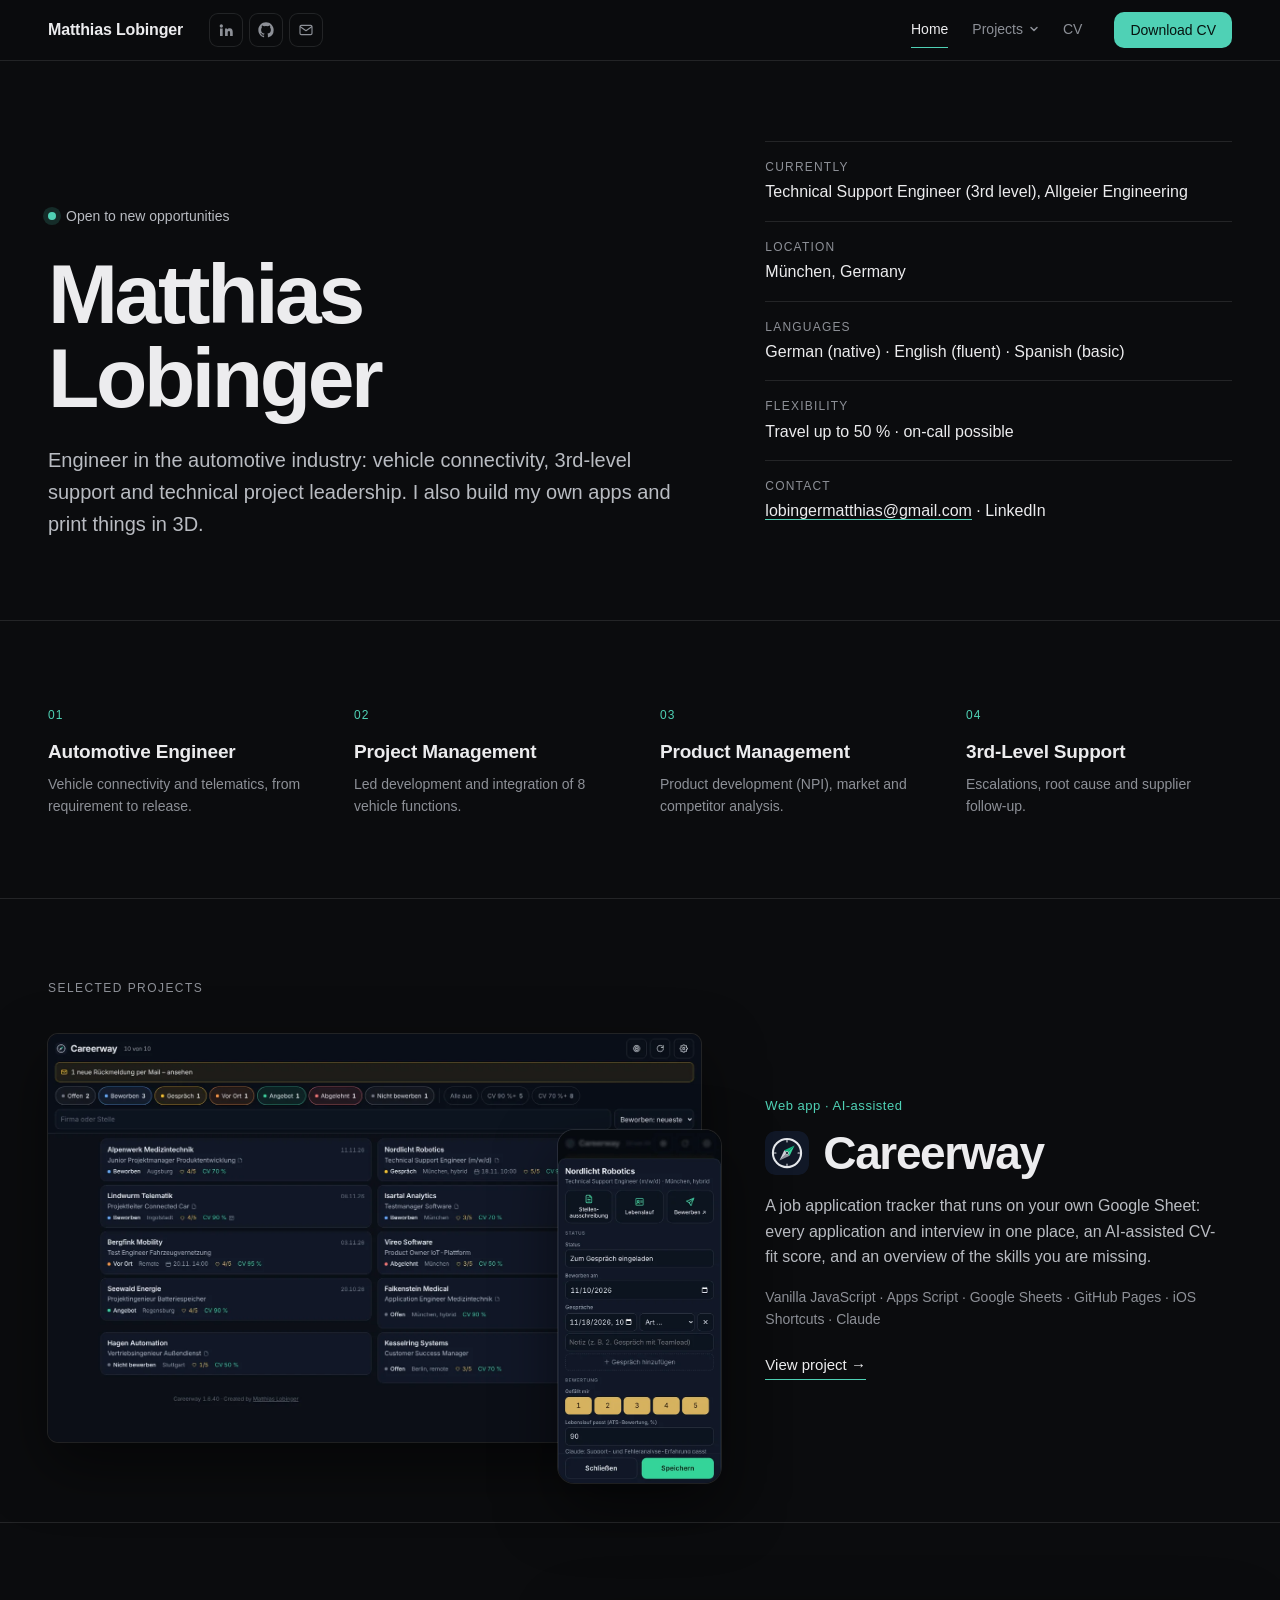
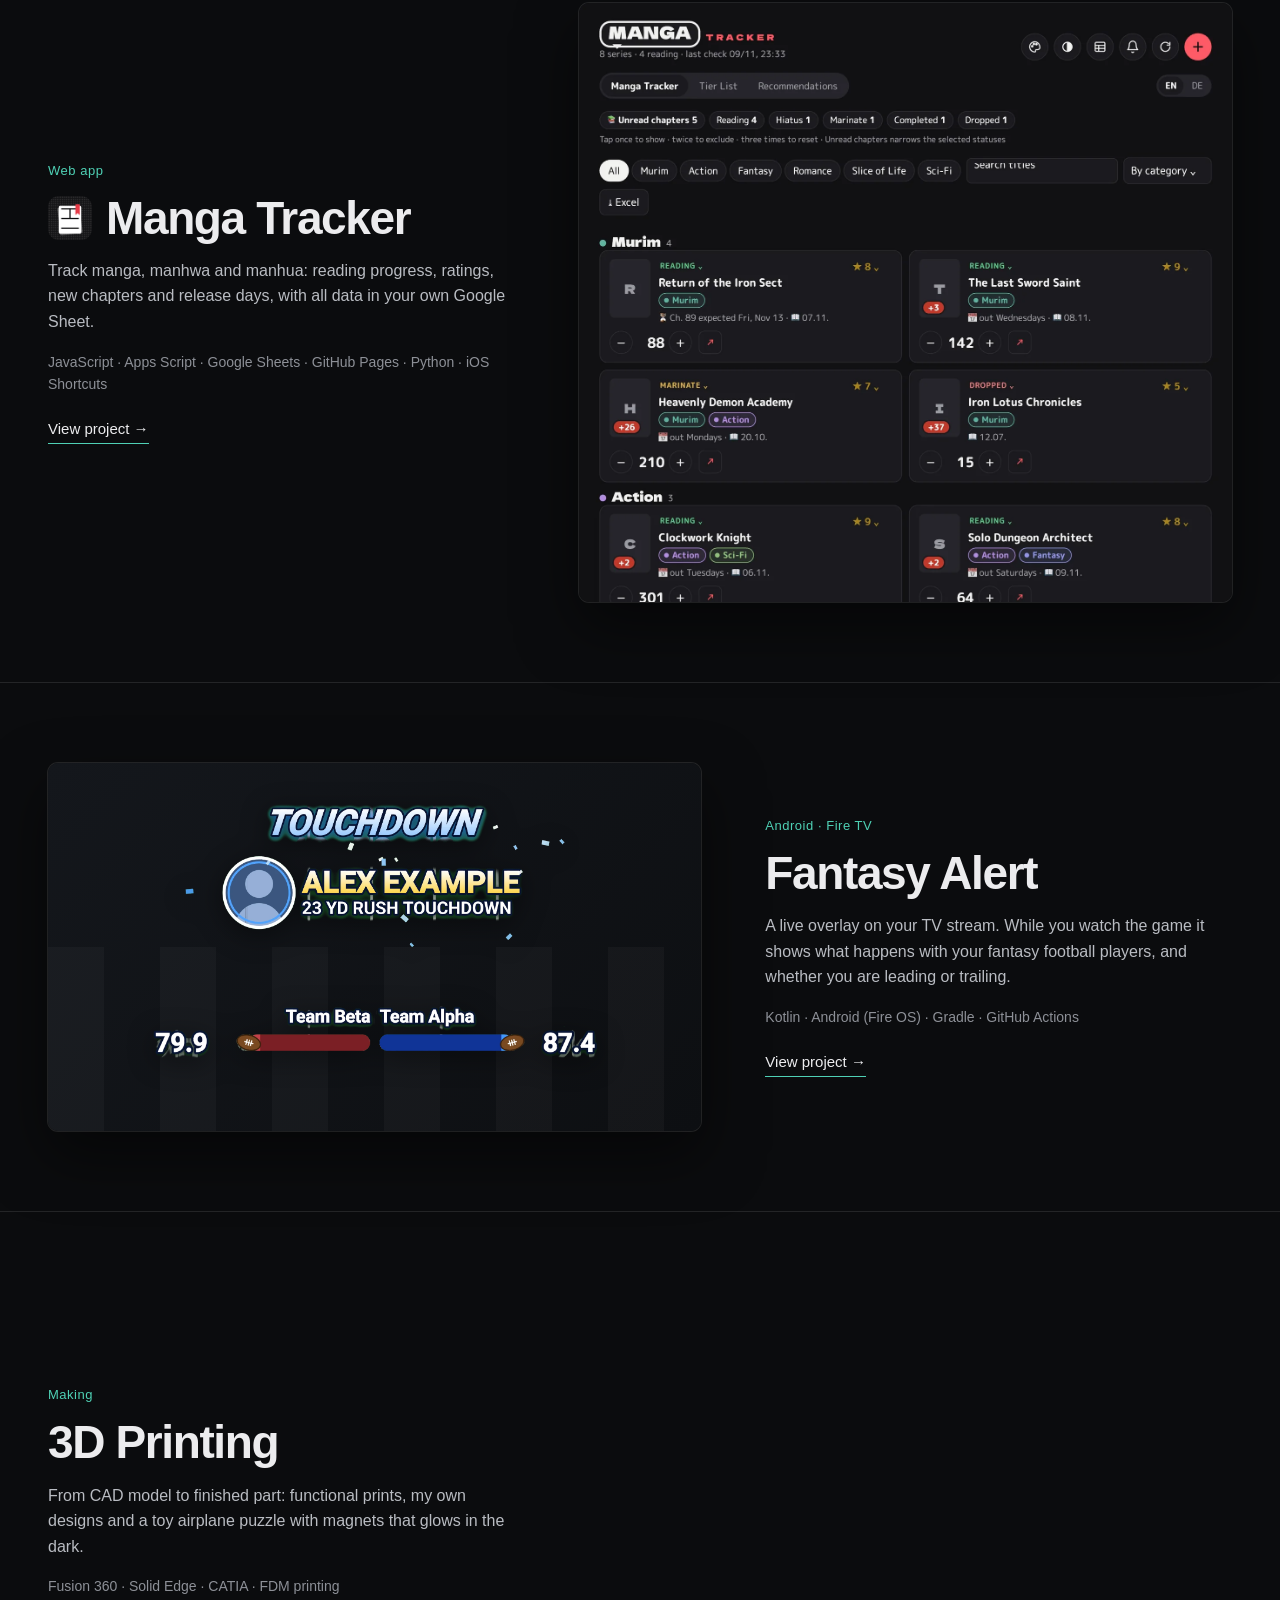
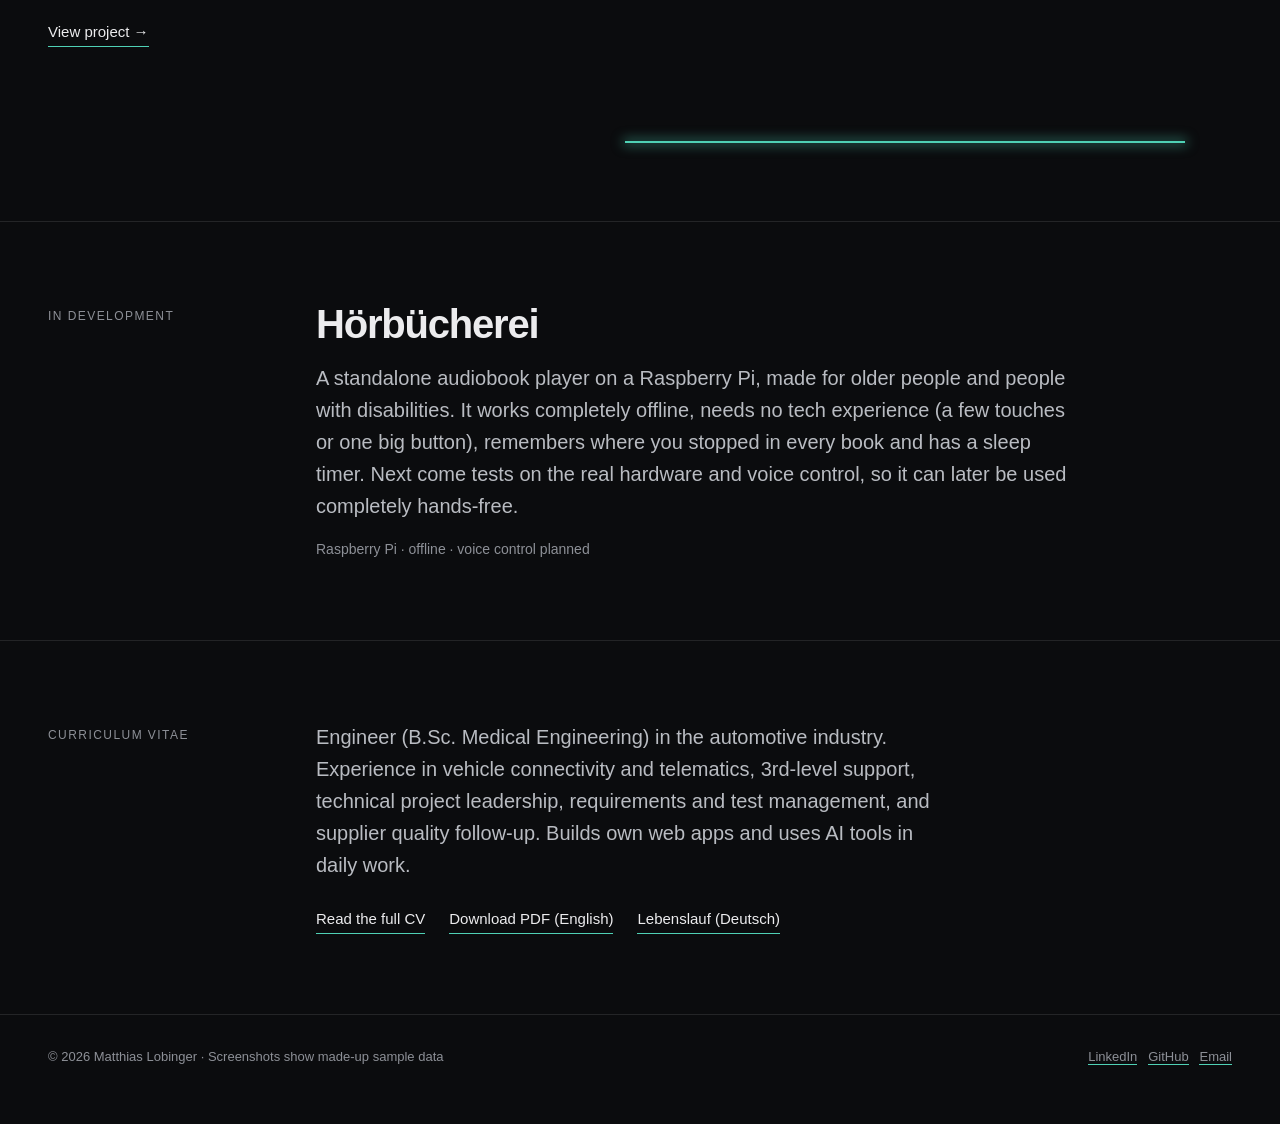
==== commit 84c9ed6e: "Cache-bust CSS and JS so phones load the newest version Co-Authored-By: Claude Sonnet 5.5 <noreply@a" ====
--- a/index.html
+++ b/index.html
@@ -1,7 +1,7 @@
 <!doctype html>
-<html lang="en"><head><meta charset="utf-8"><meta name="viewport" content="width=device-width, initial-scale=1, viewport-fit=cover">
-<title>Matthias Lobinger — Engineer, projects, CV</title><meta name="description" content="Engineer in the automotive industry: vehicle connectivity, 3rd-level support, project leadership. Software projects, 3D printing and CV."><meta name="theme-color" content="#0b0c0e">
-<script>document.documentElement.classList.add('js')</script><link rel="stylesheet" href="assets/site.css"></head>
+<html lang="en"><head><meta charset="utf-8"><meta name="viewport" content="width=device-width, initial-scale=1, viewport-fit=cover, interactive-widget=resizes-content">
+<title>Matthias Lobinger — Engineer, projects, CV</title><meta name="description" content="Engineer in the automotive industry: vehicle connectivity, 3rd-level support, project leadership. Software projects, 3D printing and CV."><meta name="theme-color" content="#0b0c0e"><meta name="color-scheme" content="dark">
+<script>document.documentElement.classList.add('js')</script><link rel="stylesheet" href="assets/site.css?v=ac30fe39"></head>
 <body><div class="progress" aria-hidden="true"></div><header><div class="wrap"><a class="brand" href="index.html">Matthias Lobinger</a><div class="contact"><a href="https://www.linkedin.com/in/matthias-lobinger" aria-label="LinkedIn" title="LinkedIn"><svg viewBox="0 0 24 24" aria-hidden="true"><path d="M4.98 3.5a2.5 2.5 0 1 1 0 5 2.5 2.5 0 0 1 0-5zM3 9.75h4V21H3V9.75zm6.75 0h3.8v1.54h.05c.53-1 1.82-2.05 3.75-2.05 4 0 4.75 2.63 4.75 6.05V21h-4v-4.9c0-1.17-.02-2.67-1.63-2.67-1.63 0-1.88 1.27-1.88 2.59V21h-4V9.75z"/></svg></a><a href="https://github.com/lobi1994" aria-label="GitHub" title="GitHub"><svg viewBox="0 0 24 24" aria-hidden="true"><path d="M12 .5C5.65.5.5 5.65.5 12c0 5.08 3.29 9.39 7.86 10.91.58.1.79-.25.79-.56v-2c-3.2.7-3.87-1.37-3.87-1.37-.52-1.33-1.28-1.69-1.28-1.69-1.05-.72.08-.7.08-.7 1.15.08 1.76 1.19 1.76 1.19 1.03 1.76 2.69 1.25 3.35.96.1-.75.4-1.25.73-1.54-2.55-.29-5.24-1.28-5.24-5.69 0-1.26.45-2.28 1.18-3.08-.12-.29-.51-1.46.11-3.05 0 0 .96-.31 3.15 1.18a10.9 10.9 0 0 1 5.74 0c2.19-1.49 3.15-1.18 3.15-1.18.62 1.59.23 2.76.11 3.05.74.8 1.18 1.82 1.18 3.08 0 4.42-2.69 5.39-5.25 5.68.41.36.78 1.06.78 2.14v3.17c0 .31.21.67.8.56A11.51 11.51 0 0 0 23.5 12C23.5 5.65 18.35.5 12 .5z"/></svg></a><a class="mail" data-u="lobingermatthias" data-d="gmail.com" href="#" aria-label="Email" title="Email"><svg class="stroke" viewBox="0 0 24 24" aria-hidden="true"><rect x="3" y="5" width="18" height="14" rx="2"/><path d="m3.5 7 8.5 6 8.5-6"/></svg></a></div><nav aria-label="Main">
 <a href="index.html" aria-current="page">Home</a>
 <div class="dd"><button type="button" class="ddbtn" aria-expanded="false" aria-controls="ddmenu">Projects<svg class="car" width="10" height="10" viewBox="0 0 10 10" aria-hidden="true"><path d="M2 3.5 5 6.5 8 3.5" fill="none" stroke="currentColor" stroke-width="1.5" stroke-linecap="round" stroke-linejoin="round"/></svg></button>
@@ -56,4 +56,4 @@
   <div class="side"><span class="label">Curriculum vitae</span></div>
   <div class="rv"><p class="lead">Engineer (B.Sc. Medical Engineering) in the automotive industry. Experience in vehicle connectivity and telematics, 3rd-level support, technical project leadership, requirements and test management, and supplier quality follow-up. Builds own web apps and uses AI tools in daily work.</p>
     <div class="links"><a href="cv.html">Read the full CV</a><a href="assets/cv-en.pdf" download="Matthias_Lobinger_CV_EN.pdf">Download PDF (English)</a><a href="assets/cv-de.pdf" download="Matthias_Lobinger_Lebenslauf_DE.pdf">Lebenslauf (Deutsch)</a></div></div>
-</div></section></main><footer><div class="wrap"><span>© 2026 Matthias Lobinger · Screenshots show made-up sample data</span><span><a href="https://www.linkedin.com/in/matthias-lobinger">LinkedIn</a> &nbsp; <a href="https://github.com/lobi1994">GitHub</a> &nbsp; <a class="mail" data-u="lobingermatthias" data-d="gmail.com" href="#">Email</a><noscript> lobingermatthias [at] gmail [dot] com</noscript></span></div></footer><script src="assets/site.js"></script></body></html>+</div></section></main><footer><div class="wrap"><span>© 2026 Matthias Lobinger · Screenshots show made-up sample data</span><span><a href="https://www.linkedin.com/in/matthias-lobinger">LinkedIn</a> &nbsp; <a href="https://github.com/lobi1994">GitHub</a> &nbsp; <a class="mail" data-u="lobingermatthias" data-d="gmail.com" href="#">Email</a><noscript> lobingermatthias [at] gmail [dot] com</noscript></span></div></footer><script src="assets/site.js?v=ac30fe39"></script></body></html>
--- a/assets/site.css
+++ b/assets/site.css
@@ -532,3 +532,65 @@
 .contact svg.stroke{fill:none;stroke:currentColor;stroke-width:1.7;stroke-linecap:round;stroke-linejoin:round}
 @media (hover:hover){.contact a:hover{color:var(--accent);box-shadow:0 0 0 1px var(--accent) inset;background:rgba(79,209,181,.08)}}
 @media (max-width:640px){.contact{display:none}.brand{margin-right:auto}}
+
+
+/* ================= mobile / touch layer ================= */
+html{-webkit-tap-highlight-color:transparent;-webkit-text-size-adjust:100%;text-size-adjust:100%}
+a,button,[role="button"]{touch-action:manipulation}
+/* controls are not text: no selection, no long-press callout (body text and email stay selectable) */
+button,.btn,nav a,.contact a,.chip,.tlrow,.ddbtn,.ddmenu a,.litbar a,.litbar button,.stretch,.back,.toc a,.wikis a,.more{-webkit-user-select:none;user-select:none;-webkit-touch-callout:none}
+.lightbox,.ddmenu{overscroll-behavior:contain}
+.lightbox img{max-height:90vh;max-height:90dvh}
+.lightbox{padding:max(16px,env(safe-area-inset-top,0px)) max(16px,env(safe-area-inset-right,0px)) max(16px,env(safe-area-inset-bottom,0px)) max(16px,env(safe-area-inset-left,0px))}
+footer{padding-bottom:calc(56px + env(safe-area-inset-bottom,0px))}
+/* press feedback on every input type (hover does not exist on touch) */
+nav a,.contact a,.links a,.more,.back,.toc a,.wikis a,.ddmenu a,.stretch{transition:opacity 100ms ease-out}
+nav a:active,.contact a:active,.links a:active,.more:active,.back:active,.toc a:active,.wikis a:active,.ddmenu a:active,.stretch:active{opacity:.6}
+.projband:active .vis{opacity:.92}
+.projband .vis{transition:opacity 100ms ease-out}
+/* finger-sized targets (>= 40px) on touch screens only */
+@media (pointer:coarse){
+  nav a,.ddbtn{padding-block:13px}
+  .brand{padding-block:12px}
+  header .btn{height:40px}
+  .chip{padding:9px 14px;min-height:40px;font-size:14px}
+  .links a,.more{padding-block:10px}
+  .ddmenu a{padding:14px 12px}
+  .litbar button{padding:11px 16px}
+  .toc a,.back{padding-block:8px;display:inline-block}
+  .wikis a{padding-block:16px}
+  .tlrow{height:48px}
+  .tbar{top:13px}
+  .contact a{width:40px;height:40px}
+  .acc summary{padding-block:18px}
+}
+@media (pointer:coarse){
+  nav a{padding-inline:12px;margin-left:0}
+  nav{margin-right:-12px}
+  .ddbtn{padding-inline:12px;margin-left:0}
+  .facts a,.cvmail a,.rb a.pl,footer a,.links .mail{display:inline-block;padding-block:10px}
+  footer .wrap{row-gap:4px}
+}
+/* phone header: name on one line, nav tighter; skill bar stays compact */
+.brand{white-space:nowrap}
+@media (max-width:640px){
+  header .wrap{gap:0;padding-inline:max(16px,env(safe-area-inset-left,0px)) max(4px,env(safe-area-inset-right,0px))}
+  .brand{font-size:15px;margin-right:auto}
+  nav a,.ddbtn{font-size:14px;padding-inline:9px}
+  nav{margin-right:0}
+}
+@media (max-width:420px){.brand{font-size:14px}nav a,.ddbtn{padding-inline:7px;font-size:13.5px}}
+.litbar{flex-wrap:nowrap;white-space:nowrap}
+.litbar>span:nth-child(2){overflow:hidden;text-overflow:ellipsis;min-width:0}
+@media (max-width:520px){.litbar{gap:10px;padding-left:14px}.litbar #litcount{display:none}}
+
+/* ---- phone fixes: text before picture on the home banners, no scroll-print effect, calmer timeline axis ---- */
+@media (max-width:900px){
+  .projband .pb .vis{order:2}
+  .projband .pb .txt,.projband .pb>div:not(.vis){order:1}
+  .print-wrap,.nozzle{animation:none!important;clip-path:none!important}
+  .nozzle{display:none!important}
+  .tlticks span:nth-child(even){display:none}
+  .tlticks span{font-size:11px}
+  .tlaxis{margin-top:4px}
+}
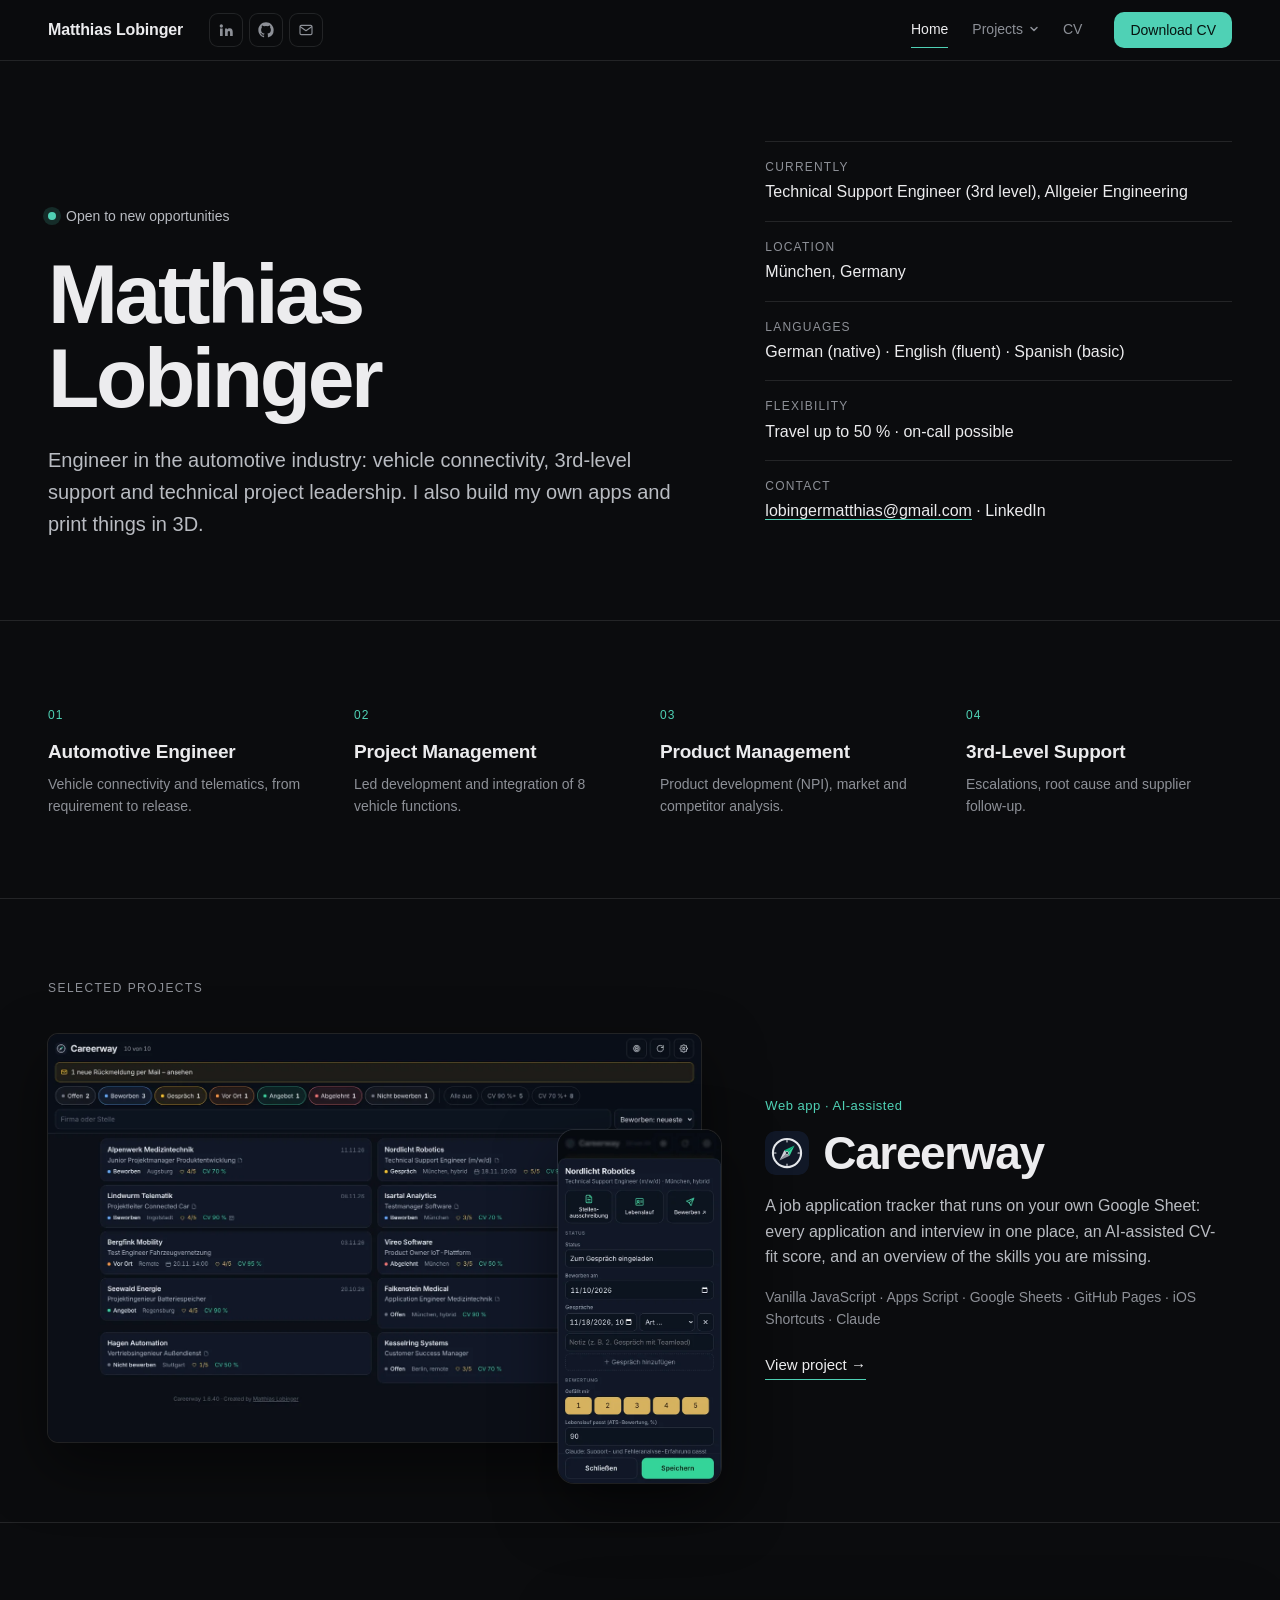
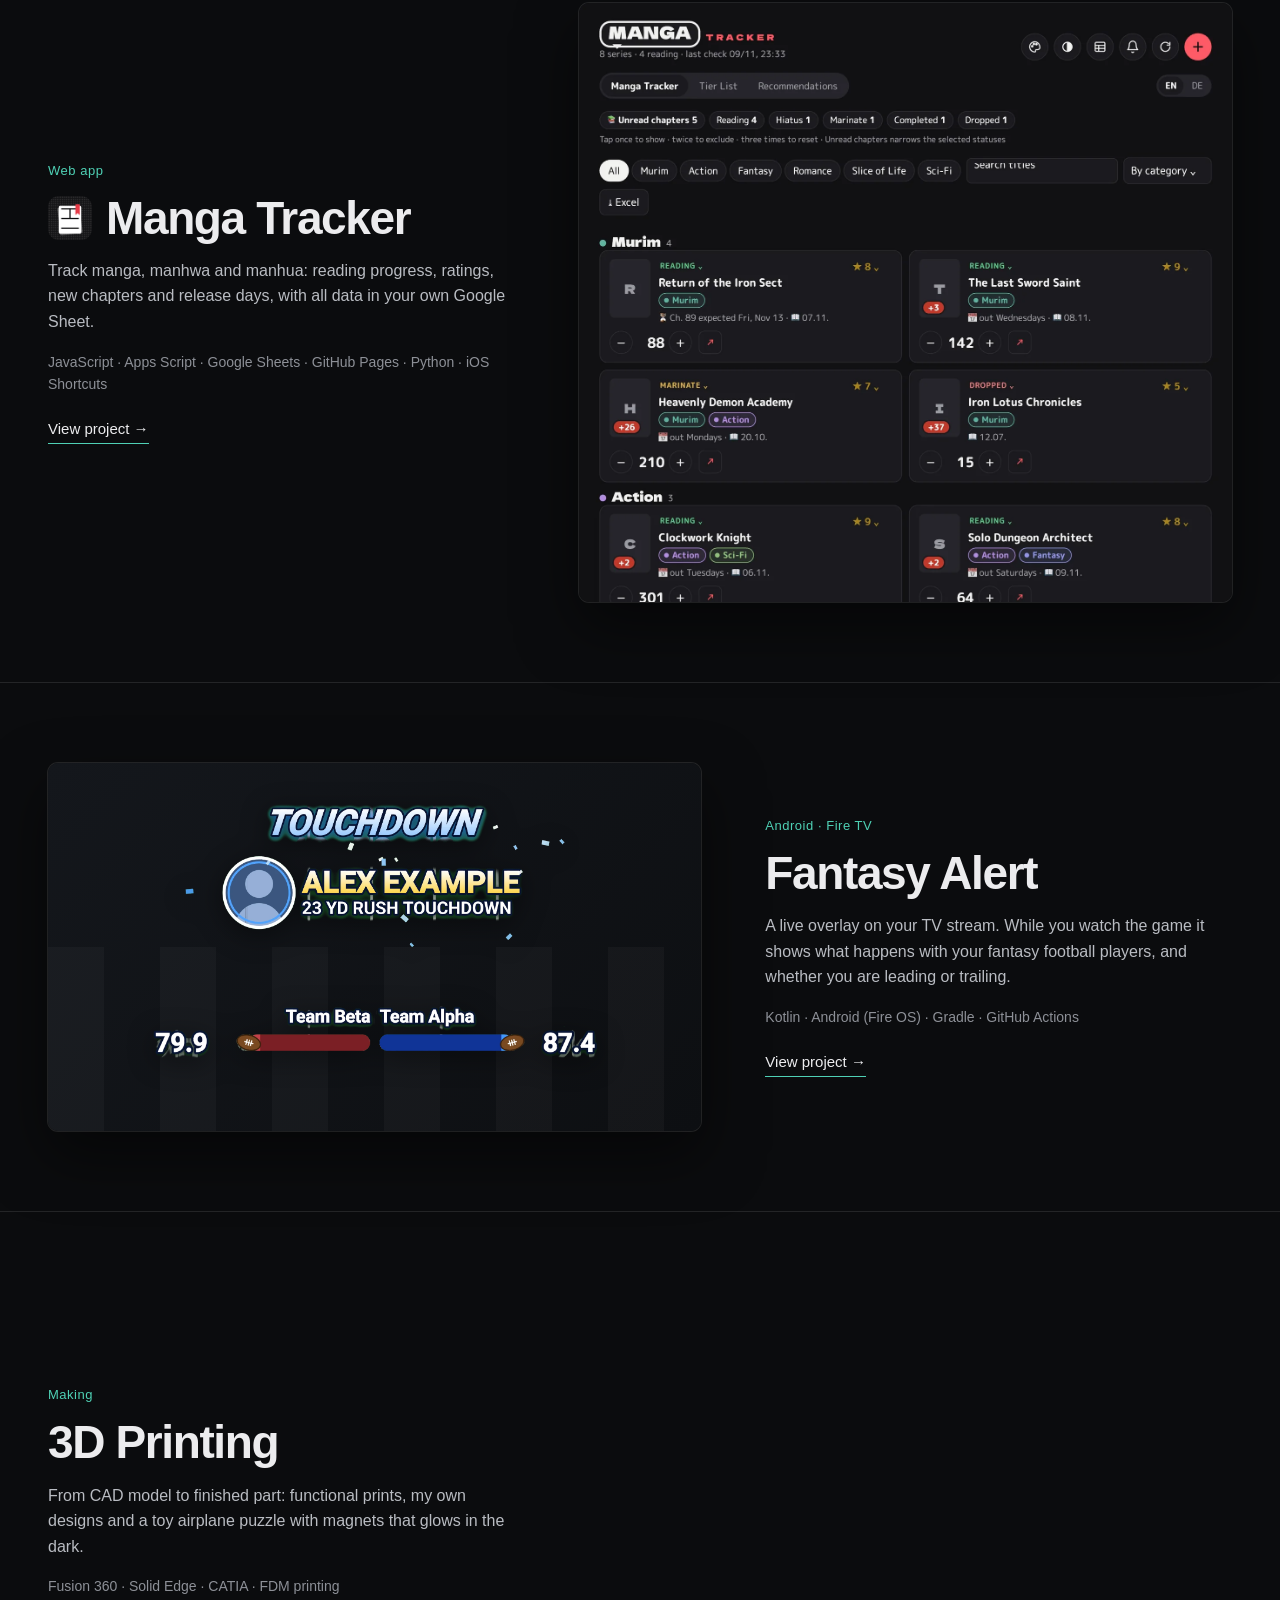
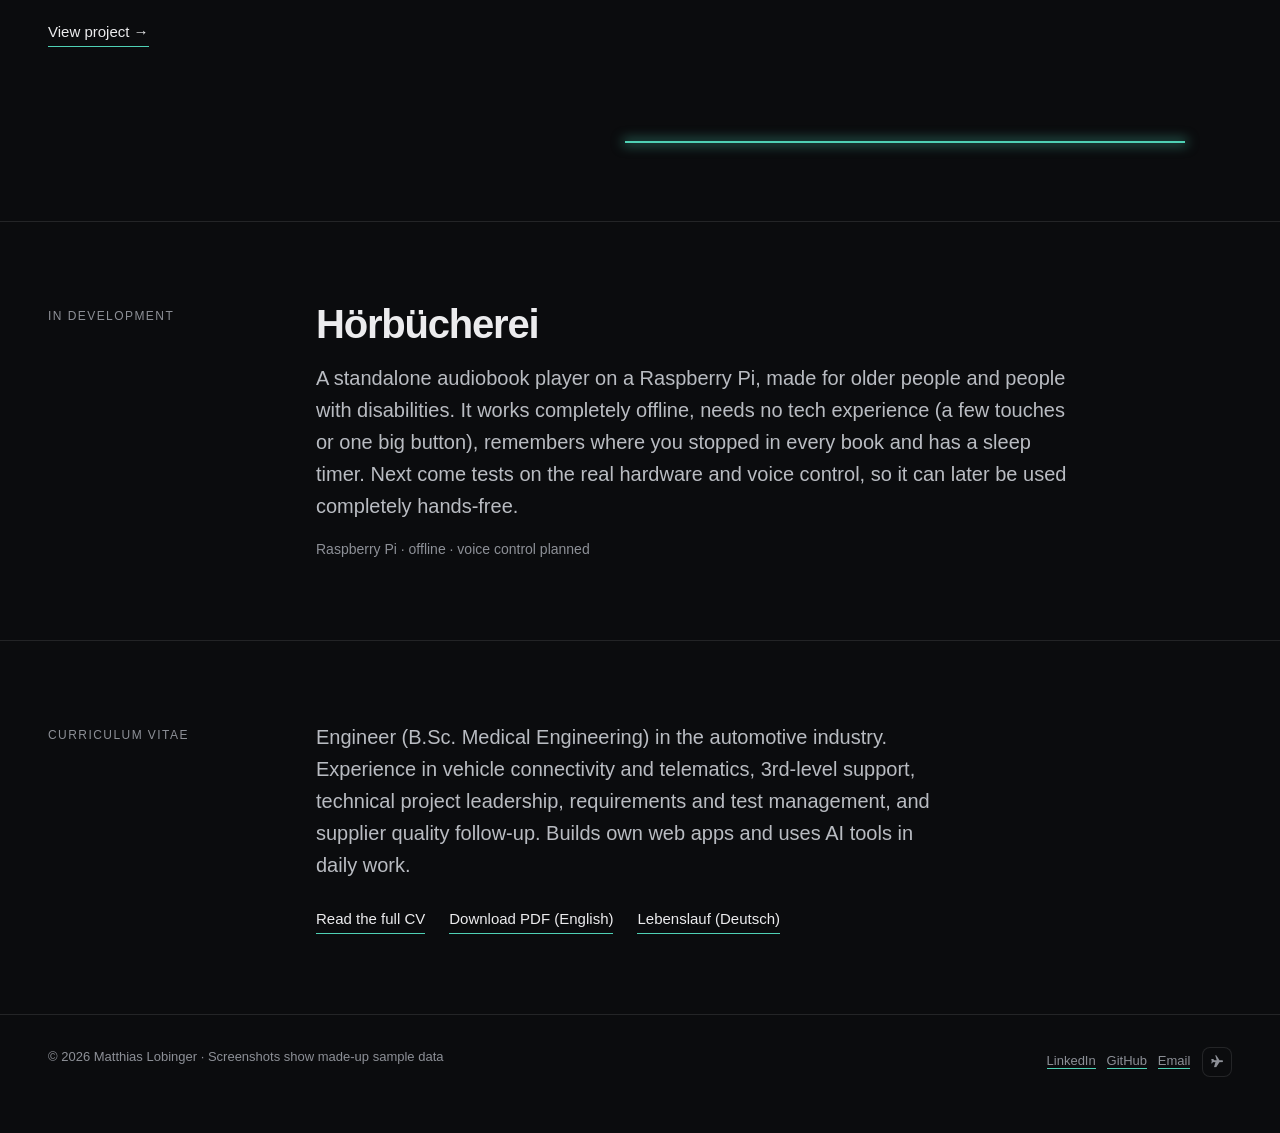
==== commit 195da7bd: "Add toy-plane mini game and TOUCHDOWN easter egg Footer button opens a canvas game (loaded on demand" ====
--- a/index.html
+++ b/index.html
@@ -1,7 +1,7 @@
 <!doctype html>
 <html lang="en"><head><meta charset="utf-8"><meta name="viewport" content="width=device-width, initial-scale=1, viewport-fit=cover, interactive-widget=resizes-content">
 <title>Matthias Lobinger — Engineer, projects, CV</title><meta name="description" content="Engineer in the automotive industry: vehicle connectivity, 3rd-level support, project leadership. Software projects, 3D printing and CV."><meta name="theme-color" content="#0b0c0e"><meta name="color-scheme" content="dark">
-<script>document.documentElement.classList.add('js')</script><link rel="stylesheet" href="assets/site.css?v=ac30fe39"></head>
+<script>document.documentElement.classList.add('js')</script><link rel="stylesheet" href="assets/site.css?v=8137145e"></head>
 <body><div class="progress" aria-hidden="true"></div><header><div class="wrap"><a class="brand" href="index.html">Matthias Lobinger</a><div class="contact"><a href="https://www.linkedin.com/in/matthias-lobinger" aria-label="LinkedIn" title="LinkedIn"><svg viewBox="0 0 24 24" aria-hidden="true"><path d="M4.98 3.5a2.5 2.5 0 1 1 0 5 2.5 2.5 0 0 1 0-5zM3 9.75h4V21H3V9.75zm6.75 0h3.8v1.54h.05c.53-1 1.82-2.05 3.75-2.05 4 0 4.75 2.63 4.75 6.05V21h-4v-4.9c0-1.17-.02-2.67-1.63-2.67-1.63 0-1.88 1.27-1.88 2.59V21h-4V9.75z"/></svg></a><a href="https://github.com/lobi1994" aria-label="GitHub" title="GitHub"><svg viewBox="0 0 24 24" aria-hidden="true"><path d="M12 .5C5.65.5.5 5.65.5 12c0 5.08 3.29 9.39 7.86 10.91.58.1.79-.25.79-.56v-2c-3.2.7-3.87-1.37-3.87-1.37-.52-1.33-1.28-1.69-1.28-1.69-1.05-.72.08-.7.08-.7 1.15.08 1.76 1.19 1.76 1.19 1.03 1.76 2.69 1.25 3.35.96.1-.75.4-1.25.73-1.54-2.55-.29-5.24-1.28-5.24-5.69 0-1.26.45-2.28 1.18-3.08-.12-.29-.51-1.46.11-3.05 0 0 .96-.31 3.15 1.18a10.9 10.9 0 0 1 5.74 0c2.19-1.49 3.15-1.18 3.15-1.18.62 1.59.23 2.76.11 3.05.74.8 1.18 1.82 1.18 3.08 0 4.42-2.69 5.39-5.25 5.68.41.36.78 1.06.78 2.14v3.17c0 .31.21.67.8.56A11.51 11.51 0 0 0 23.5 12C23.5 5.65 18.35.5 12 .5z"/></svg></a><a class="mail" data-u="lobingermatthias" data-d="gmail.com" href="#" aria-label="Email" title="Email"><svg class="stroke" viewBox="0 0 24 24" aria-hidden="true"><rect x="3" y="5" width="18" height="14" rx="2"/><path d="m3.5 7 8.5 6 8.5-6"/></svg></a></div><nav aria-label="Main">
 <a href="index.html" aria-current="page">Home</a>
 <div class="dd"><button type="button" class="ddbtn" aria-expanded="false" aria-controls="ddmenu">Projects<svg class="car" width="10" height="10" viewBox="0 0 10 10" aria-hidden="true"><path d="M2 3.5 5 6.5 8 3.5" fill="none" stroke="currentColor" stroke-width="1.5" stroke-linecap="round" stroke-linejoin="round"/></svg></button>
@@ -56,4 +56,4 @@
   <div class="side"><span class="label">Curriculum vitae</span></div>
   <div class="rv"><p class="lead">Engineer (B.Sc. Medical Engineering) in the automotive industry. Experience in vehicle connectivity and telematics, 3rd-level support, technical project leadership, requirements and test management, and supplier quality follow-up. Builds own web apps and uses AI tools in daily work.</p>
     <div class="links"><a href="cv.html">Read the full CV</a><a href="assets/cv-en.pdf" download="Matthias_Lobinger_CV_EN.pdf">Download PDF (English)</a><a href="assets/cv-de.pdf" download="Matthias_Lobinger_Lebenslauf_DE.pdf">Lebenslauf (Deutsch)</a></div></div>
-</div></section></main><footer><div class="wrap"><span>© 2026 Matthias Lobinger · Screenshots show made-up sample data</span><span><a href="https://www.linkedin.com/in/matthias-lobinger">LinkedIn</a> &nbsp; <a href="https://github.com/lobi1994">GitHub</a> &nbsp; <a class="mail" data-u="lobingermatthias" data-d="gmail.com" href="#">Email</a><noscript> lobingermatthias [at] gmail [dot] com</noscript></span></div></footer><script src="assets/site.js?v=ac30fe39"></script></body></html>+</div></section></main><footer><div class="wrap"><span>© 2026 Matthias Lobinger · Screenshots show made-up sample data</span><span><a href="https://www.linkedin.com/in/matthias-lobinger">LinkedIn</a> &nbsp; <a href="https://github.com/lobi1994">GitHub</a> &nbsp; <a class="mail" data-u="lobingermatthias" data-d="gmail.com" href="#">Email</a><noscript> lobingermatthias [at] gmail [dot] com</noscript> <button type="button" class="plane-btn" id="plane-btn" aria-label="Play a small game: fly the toy plane" title="Fly the toy plane"><svg viewBox="0 0 24 24" aria-hidden="true"><path d="M21 15.5v-1.6l-8-5V4.5a1.5 1.5 0 0 0-3 0v4.4l-8 5v1.6l8-2.3v4.1l-2 1.5V22l3.5-1 3.5 1v-1.4l-2-1.5v-4.1l8 2.5z"/></svg></button></span></div></footer><script src="assets/site.js?v=8137145e"></script></body></html>
--- a/assets/site.css
+++ b/assets/site.css
@@ -594,3 +594,30 @@
   .tlticks span{font-size:11px}
   .tlaxis{margin-top:4px}
 }
+
+/* ---- footer plane button ---- */
+.plane-btn{display:inline-grid;place-items:center;width:30px;height:30px;margin-left:8px;vertical-align:middle;border-radius:8px;border:0;background:none;color:var(--mute);cursor:pointer;box-shadow:0 0 0 1px var(--line) inset;transition:color 150ms ease-out,box-shadow 150ms ease-out,transform 160ms cubic-bezier(.23,1,.32,1);-webkit-user-select:none;user-select:none}
+.plane-btn svg{width:15px;height:15px;fill:currentColor;transform:rotate(90deg)}
+.plane-btn:active{transform:scale(.94)}
+@media (hover:hover){.plane-btn:hover{color:var(--accent);box-shadow:0 0 0 1px var(--accent) inset}}
+@media (pointer:coarse){.plane-btn{width:40px;height:40px}}
+
+/* ---- plane game overlay ---- */
+.pg-open,.pg-open body{overflow:hidden;overscroll-behavior:none}
+.pg{position:fixed;inset:0;z-index:200;display:grid;place-items:center;background:rgba(5,6,8,.88);padding:max(12px,env(safe-area-inset-top,0px)) max(12px,env(safe-area-inset-right,0px)) max(12px,env(safe-area-inset-bottom,0px)) max(12px,env(safe-area-inset-left,0px));touch-action:none;overscroll-behavior:none}
+.pg-panel{position:relative;width:min(100%,960px)}
+.pg-cv{display:block;width:100%;height:min(calc(100vh - 110px),560px);height:min(calc(100dvh - 110px),560px);min-height:260px;border-radius:14px;box-shadow:0 0 0 1px var(--line),0 30px 80px rgba(0,0,0,.6);touch-action:none;cursor:pointer;-webkit-user-select:none;user-select:none;-webkit-tap-highlight-color:transparent}
+.pg-x{position:absolute;right:0;bottom:-48px;height:38px;padding:0 16px;border:0;border-radius:10px;background:rgba(255,255,255,.1);color:var(--fg);font:inherit;font-size:14px;cursor:pointer;box-shadow:0 0 0 1px var(--line) inset}
+@media (hover:hover){.pg-x:hover{background:rgba(255,255,255,.18)}}
+@media (pointer:coarse){.pg-x{height:44px}}
+
+/* ---- TOUCHDOWN banner (the Fantasy Alert look, in the plane's colours) ---- */
+.td{position:fixed;left:50%;top:max(76px,calc(env(safe-area-inset-top,0px) + 70px));z-index:150;width:min(92vw,560px);text-align:center;padding:22px 20px 20px;border-radius:18px;background:rgba(11,12,14,.9);backdrop-filter:blur(12px);-webkit-backdrop-filter:blur(12px);box-shadow:0 0 0 1px var(--line) inset,0 30px 80px rgba(0,0,0,.6);transform:translate(-50%,-14px) scale(.96);opacity:0;transition:opacity 280ms cubic-bezier(.23,1,.32,1),transform 280ms cubic-bezier(.23,1,.32,1);overflow:hidden;cursor:pointer}
+.td.in{opacity:1;transform:translate(-50%,0) scale(1)}
+.td-h{display:block;font-size:clamp(34px,9vw,56px);font-style:italic;font-weight:800;letter-spacing:.01em;line-height:1;background:linear-gradient(#ffffff,#a9d6ff);-webkit-background-clip:text;background-clip:text;color:transparent;filter:drop-shadow(0 0 14px rgba(79,209,181,.45))}
+.td-n{display:block;margin-top:10px;font-size:clamp(15px,4.4vw,20px);font-weight:800;letter-spacing:.06em;color:var(--accent)}
+.td-s{display:block;margin-top:4px;font-size:14px;color:var(--soft)}
+.td-c{position:absolute;top:-12px;width:7px;height:11px;border-radius:2px;opacity:0;animation:tdfall 1.8s cubic-bezier(.3,.6,.5,1) forwards;pointer-events:none}
+@keyframes tdfall{0%{opacity:1;translate:0 0}100%{opacity:0;translate:var(--dx,0px) 220px}}
+.td-c:nth-child(odd){--dx:24px}.td-c:nth-child(even){--dx:-24px}
+@media (prefers-reduced-motion:reduce){.td{transition:opacity 200ms ease-out;transform:translate(-50%,0)}.td.in{transform:translate(-50%,0)}}
